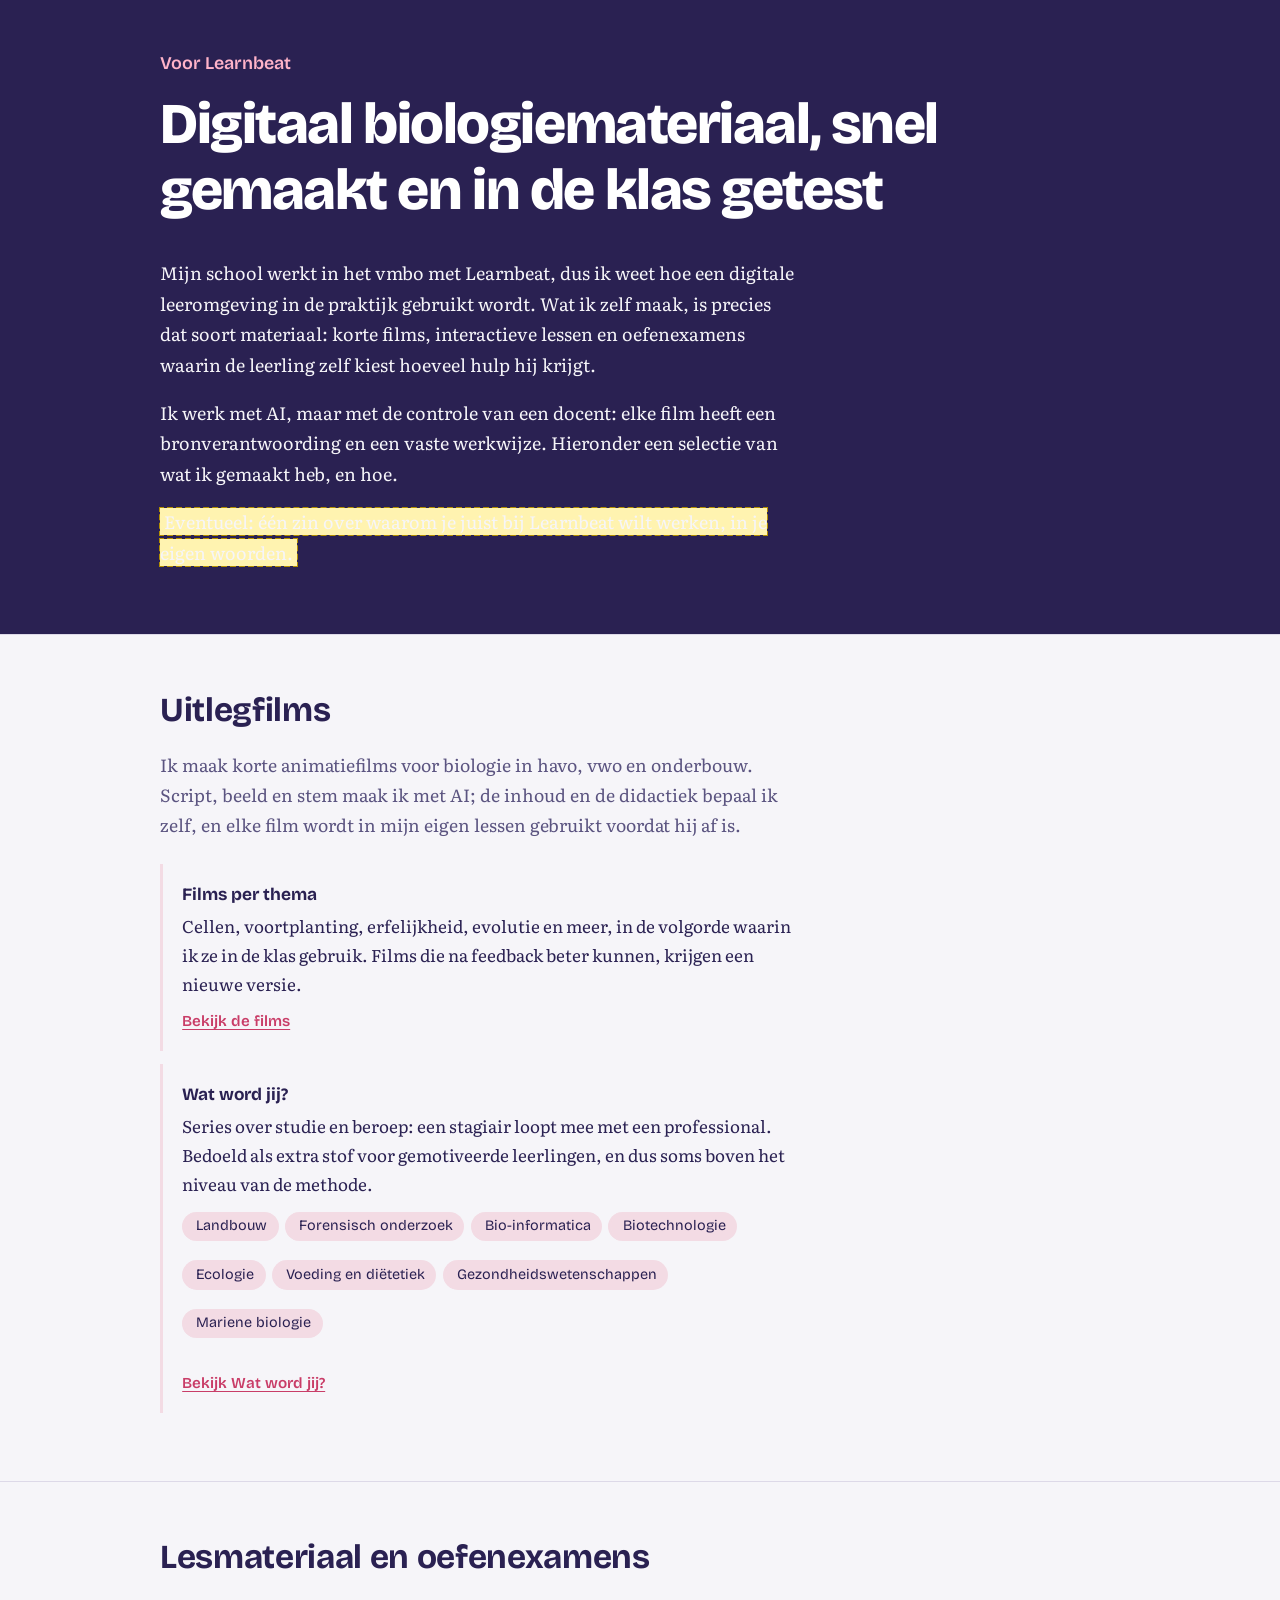
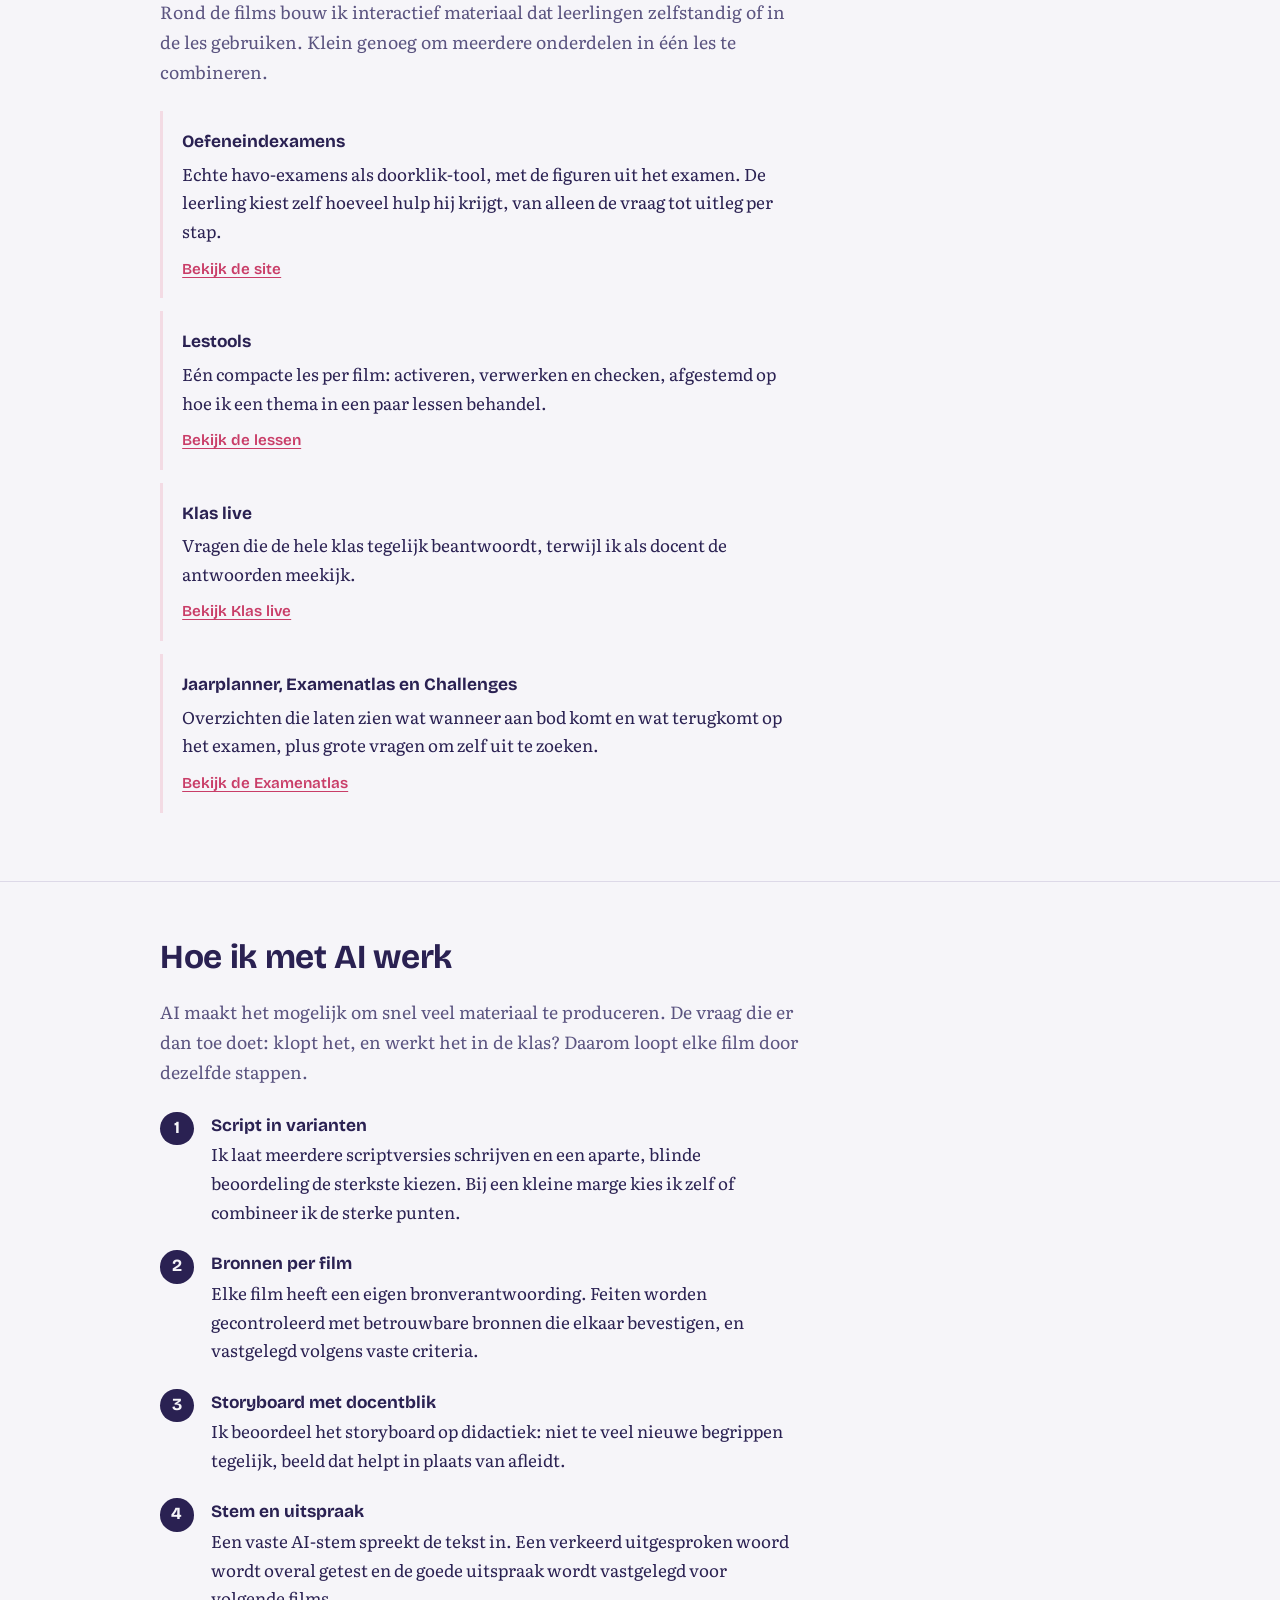
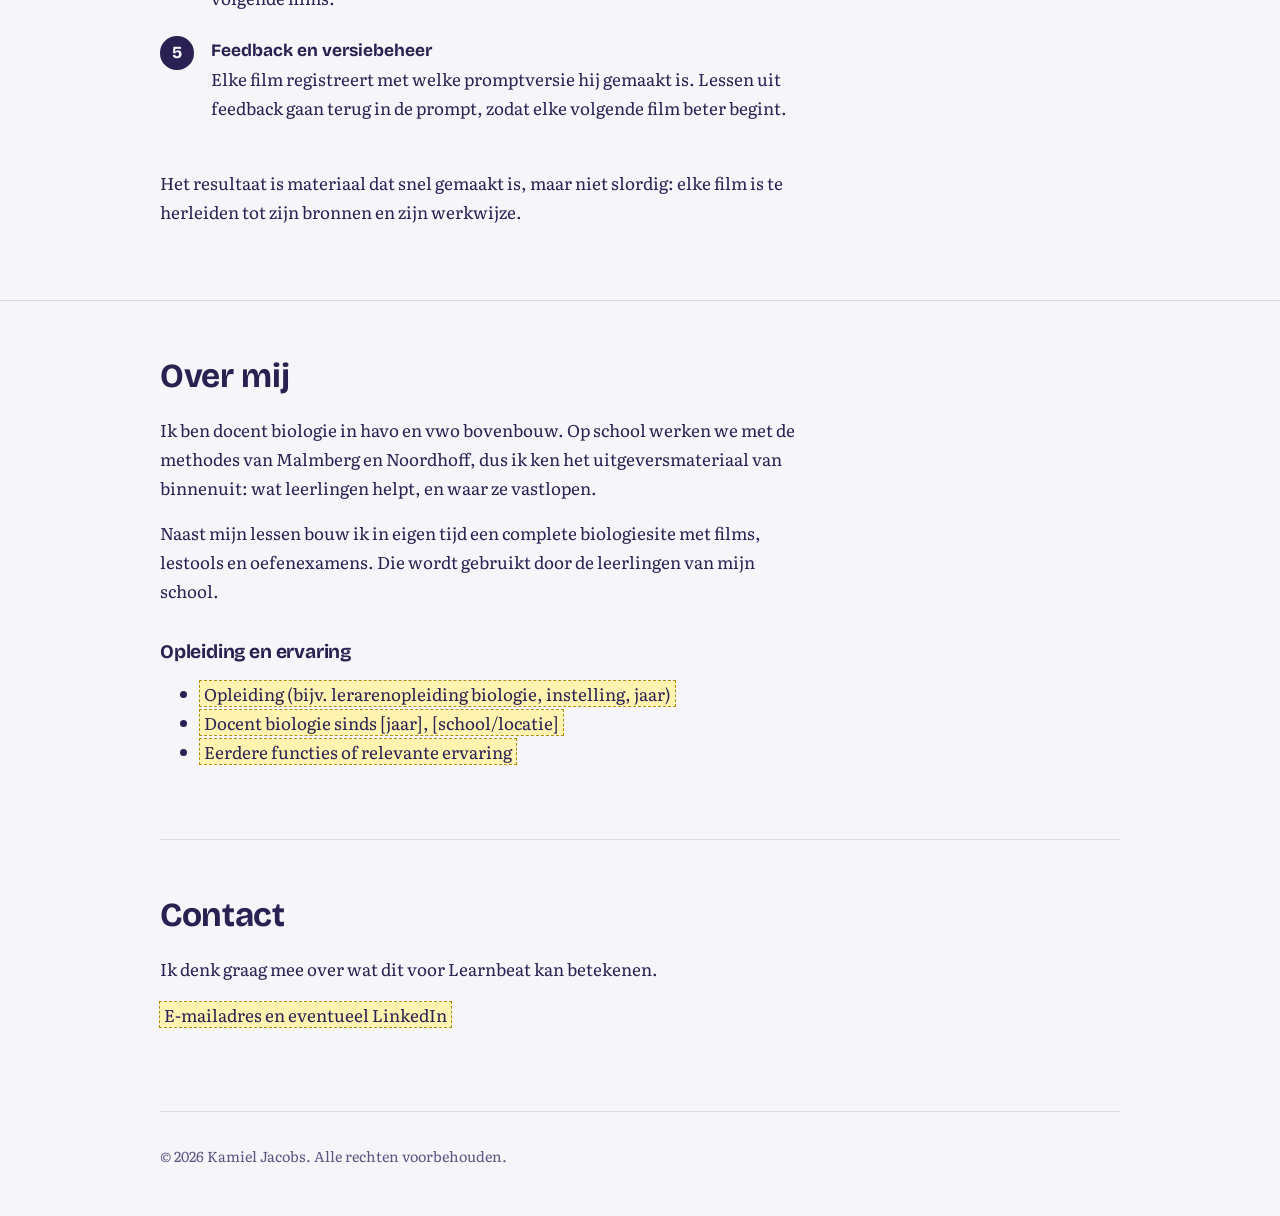
==== p/a-k7f3q9/index.html @ 705c6bc0 "Eerste versie portfolio: homepage, vier bouwstenen en landingspagina Co-Authored-By: Claude Opus 5.5" ====
<!doctype html>
<html lang="nl">
<head>
  <meta charset="utf-8">
  <meta name="viewport" content="width=device-width, initial-scale=1">
  <meta name="robots" content="noindex, nofollow">
  <title>Kamiel Jacobs – voor Learnbeat</title>
  <link rel="preconnect" href="https://fonts.googleapis.com">
  <link rel="preconnect" href="https://fonts.gstatic.com" crossorigin>
  <link href="https://fonts.googleapis.com/css2?family=Bricolage+Grotesque:opsz,wght@12..96,500..800&family=Literata:opsz,wght@7..72,400;7..72,600&display=swap" rel="stylesheet">
  <link rel="stylesheet" href="../../assets/style.css">
</head>
<body>
  <div class="persoonlijk">
    <div class="wrap">
      <p class="voor-wie">Voor Learnbeat</p>
      <h1>Digitaal biologiemateriaal, snel gemaakt en in de klas getest</h1>
      <p>Mijn school werkt in het vmbo met Learnbeat, dus ik weet hoe een digitale leeromgeving in de praktijk gebruikt wordt. Wat ik zelf maak, is precies dat soort materiaal: korte films, interactieve lessen en oefenexamens waarin de leerling zelf kiest hoeveel hulp hij krijgt.</p>
      <p>Ik werk met AI, maar met de controle van een docent: elke film heeft een bronverantwoording en een vaste werkwijze. Hieronder een selectie van wat ik gemaakt heb, en hoe.</p>
      <p><span class="aanvullen">Eventueel: één zin over waarom je juist bij Learnbeat wilt werken, in je eigen woorden.</span></p>
    </div>
  </div>

  <div data-blok="videos"></div>
  <div data-blok="lesmateriaal"></div>
  <div data-blok="ai-werkwijze"></div>
  <div data-blok="over-mij"></div>

  <div class="wrap">
    <section class="contact" id="contact">
      <div class="inhoud">
        <h2>Contact</h2>
        <p>Ik denk graag mee over wat dit voor Learnbeat kan betekenen.</p>
        <p><span class="aanvullen">E-mailadres en eventueel LinkedIn</span></p>
      </div>
    </section>
    <footer>© 2026 Kamiel Jacobs. Alle rechten voorbehouden.</footer>
  </div>

  <script src="../../assets/blokken.js" data-basis="../../"></script>
  <noscript><p class="wrap">Zet JavaScript aan om alle onderdelen te zien.</p></noscript>
</body>
</html>
---- assets/style.css ----
/* Portfolio Kamiel Jacobs
   Palet naar de HE-kleuring uit de microscopie:
   hematoxyline (diep paarsblauw) als inkt, eosine (roze) als accent. */

:root {
  --glas: #f6f5f9;        /* achtergrond: licht, koel, als een objectglaasje */
  --hema: #2a2152;        /* tekst en koppen */
  --hema-zacht: #5b5480;  /* secundaire tekst */
  --eosine: #c93d68;      /* accent, links */
  --eosine-licht: #f3dbe4;
  --lijn: #ddd9e8;

  --kop: "Bricolage Grotesque", system-ui, sans-serif;
  --tekst: "Literata", Georgia, serif;

  --maat: 40rem;
}

* { box-sizing: border-box; }

html { -webkit-text-size-adjust: 100%; }

body {
  margin: 0;
  background: var(--glas);
  color: var(--hema);
  font-family: var(--tekst);
  font-size: 1.0625rem;
  line-height: 1.7;
}

a { color: var(--eosine); text-underline-offset: 0.18em; }
a:hover { color: var(--hema); }
:focus-visible { outline: 3px solid var(--eosine); outline-offset: 3px; border-radius: 2px; }

h1, h2, h3 {
  font-family: var(--kop);
  line-height: 1.15;
  font-weight: 700;
  letter-spacing: -0.01em;
  margin: 0 0 0.6em;
}
h1 { font-size: clamp(2.2rem, 6vw, 3.6rem); font-weight: 800; letter-spacing: -0.025em; }
h2 { font-size: clamp(1.6rem, 3.4vw, 2.1rem); }
h3 { font-size: 1.2rem; margin-top: 1.8em; }

p { margin: 0 0 1em; }

.wrap {
  width: 100%;
  max-width: 64rem;
  margin: 0 auto;
  padding: 0 1rem;
}
@media (min-width: 40rem) { .wrap { padding: 0 2rem; } }

/* Kop van de pagina */
.balk {
  display: flex;
  justify-content: space-between;
  align-items: baseline;
  padding: 1.4rem 0;
  font-family: var(--kop);
  font-size: 0.95rem;
}
.balk a { color: var(--hema); text-decoration: none; font-weight: 700; }
.balk nav a { font-weight: 500; margin-left: 1.2rem; color: var(--hema-zacht); }
.balk nav a:hover { color: var(--eosine); }

/* Hero: tekst links, beeldveld van een microscoop rechts */
.held {
  display: grid;
  gap: 2rem;
  padding: 2.5rem 0 3.5rem;
  align-items: center;
}
@media (min-width: 52rem) {
  .held { grid-template-columns: 1.25fr 1fr; gap: 3rem; padding: 4rem 0 5rem; }
}
.held p.lead {
  font-size: 1.2rem;
  max-width: 34rem;
  color: var(--hema-zacht);
}
.voor-wie {
  font-family: var(--kop);
  color: var(--eosine);
  font-weight: 600;
  margin-bottom: 0.8rem;
}

.beeldveld {
  width: min(70%, 22rem);
  aspect-ratio: 1;
  margin: 0 auto;
  border-radius: 50%;
  background: #fbf6f9;
  box-shadow: 0 0 0 10px var(--hema), 0 0 0 11px var(--lijn);
  overflow: hidden;
}
.beeldveld svg { width: 100%; height: 100%; display: block; }
@media (prefers-reduced-motion: no-preference) {
  .beeldveld .cel { animation: drijf 14s ease-in-out infinite alternate; transform-origin: center; }
  .beeldveld .cel:nth-child(2n) { animation-duration: 18s; animation-direction: alternate-reverse; }
  @keyframes drijf { to { transform: translate(6px, -5px) rotate(4deg); } }
}

/* Secties */
section.blok {
  padding: 3.5rem 0;
  border-top: 1px solid var(--lijn);
}
.blok .inhoud { max-width: var(--maat); }
.blok .intro { font-size: 1.1rem; color: var(--hema-zacht); }

/* Lijst met materiaal: titel + uitleg, geen kaartjes */
.items { list-style: none; padding: 0; margin: 1.5rem 0 0; }
.items li {
  padding: 1rem 0 1rem 1.2rem;
  border-left: 3px solid var(--eosine-licht);
  margin-bottom: 0.8rem;
}
.items li:hover { border-left-color: var(--eosine); }
.items strong { font-family: var(--kop); font-size: 1.08rem; display: block; }
.items a { font-family: var(--kop); font-weight: 600; font-size: 0.95rem; }
.items p { margin: 0.2rem 0 0.4rem; }

/* Werkwijze is echt een volgorde, dus genummerd */
.stappen { counter-reset: stap; list-style: none; padding: 0; margin: 1.5rem 0; }
.stappen li {
  counter-increment: stap;
  position: relative;
  padding: 0 0 1.4rem 3.2rem;
}
.stappen li::before {
  content: counter(stap);
  position: absolute; left: 0; top: 0.05rem;
  width: 2.1rem; height: 2.1rem;
  border-radius: 50%;
  background: var(--hema); color: var(--glas);
  font-family: var(--kop); font-weight: 700;
  display: grid; place-items: center;
}
.stappen strong { font-family: var(--kop); display: block; font-size: 1.08rem; }

.vakgebieden { display: flex; flex-wrap: wrap; gap: 0.4rem; list-style: none; padding: 0; margin: 0.8rem 0 1rem; }
.vakgebieden li {
  font-family: var(--kop); font-size: 0.9rem;
  background: var(--eosine-licht);
  padding: 0.15rem 0.7rem;
  border-radius: 999px;
}

/* Nog in te vullen tekst: valt bewust op, zodat niets vergeten wordt */
.aanvullen {
  background: #fff3b0;
  outline: 1px dashed #b38f00;
  padding: 0 0.25rem;
}

/* Persoonlijke intro op een landingspagina */
.persoonlijk {
  background: var(--hema);
  color: var(--glas);
  padding: 3rem 0;
}
.persoonlijk h1 { color: #fff; }
.persoonlijk p { max-width: var(--maat); font-size: 1.12rem; }
.persoonlijk a { color: #ffb3c9; }
.persoonlijk .voor-wie { color: #ffb3c9; }

.contact { padding: 3.5rem 0 4rem; border-top: 1px solid var(--lijn); }

footer {
  padding: 2rem 0 3rem;
  font-size: 0.9rem;
  color: var(--hema-zacht);
  border-top: 1px solid var(--lijn);
}
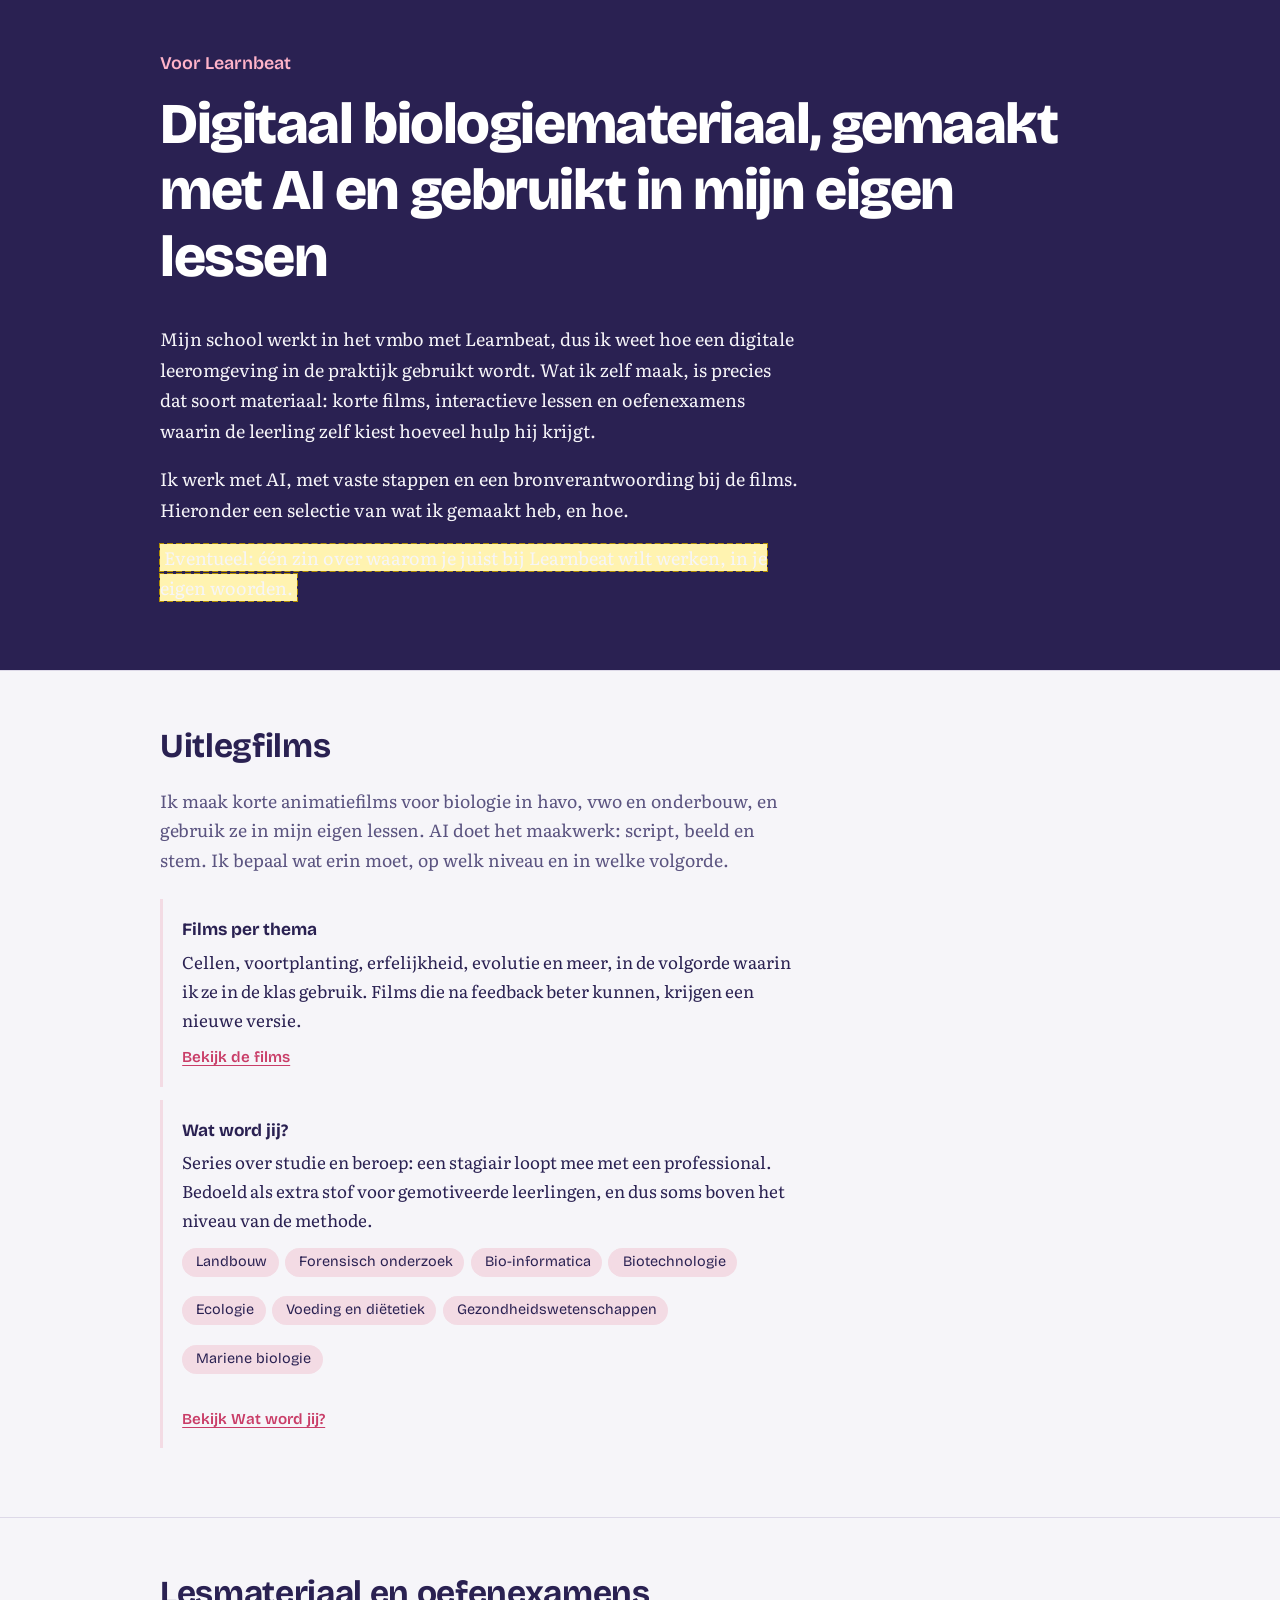
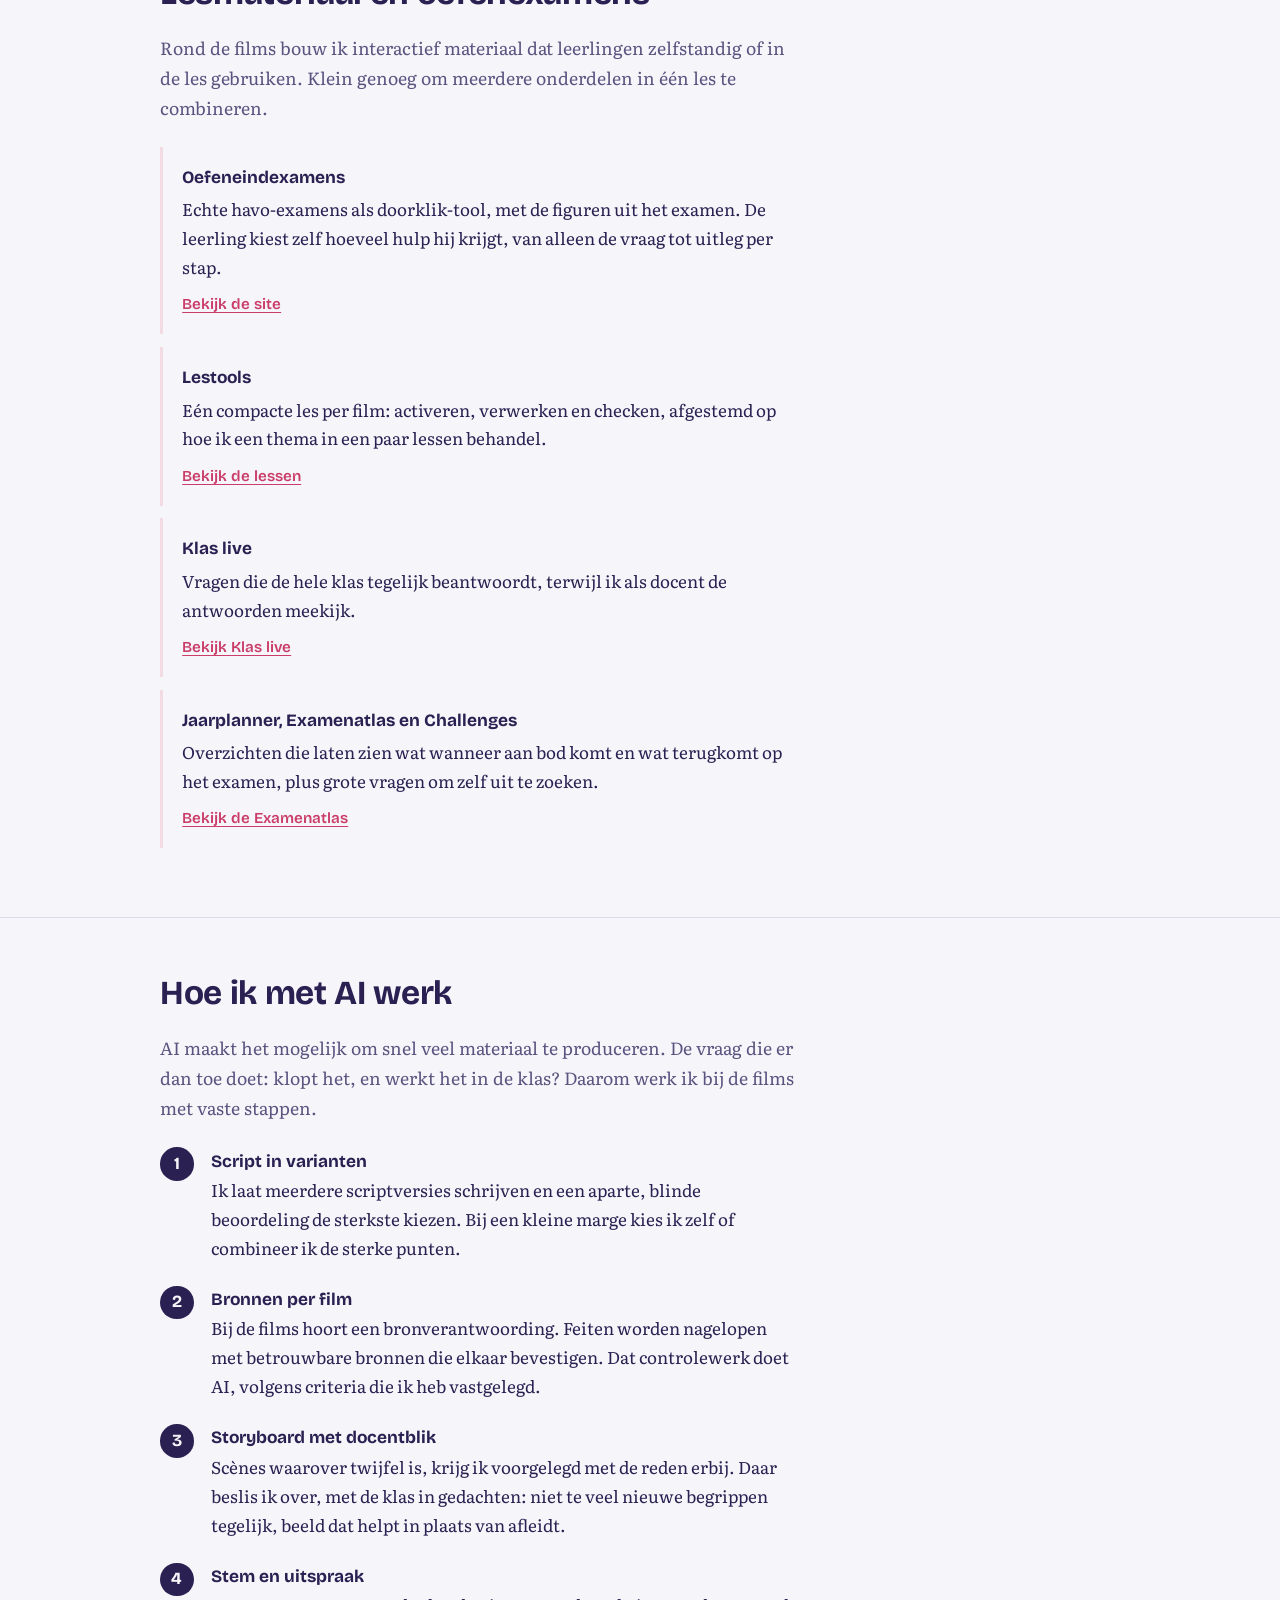
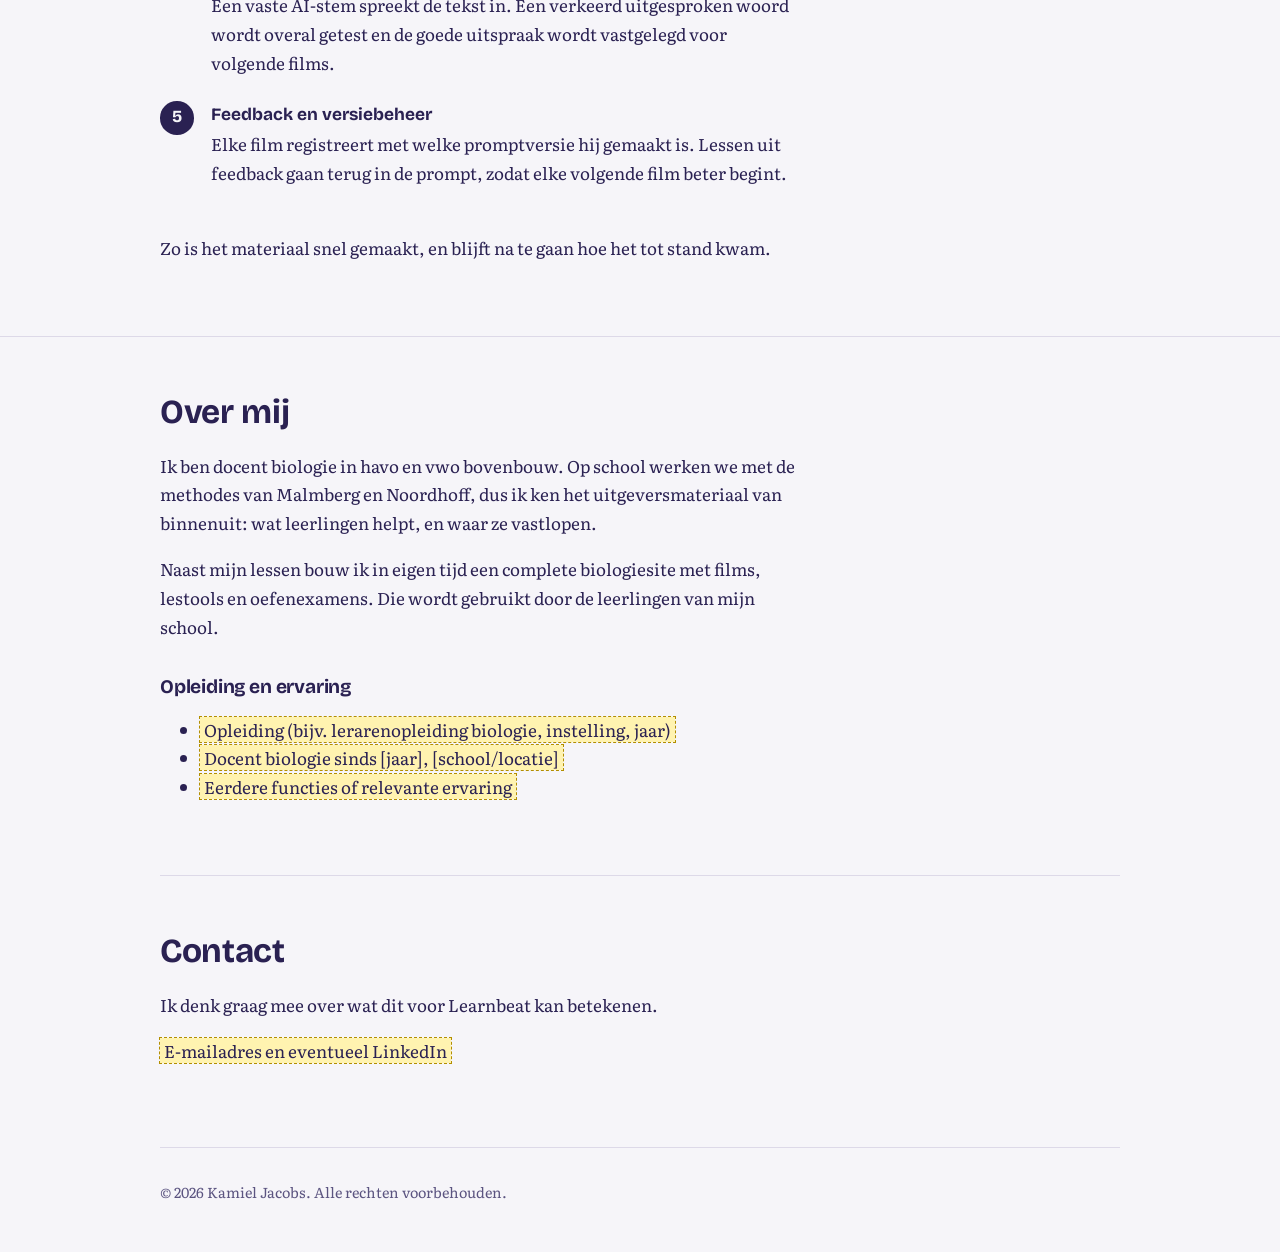
==== commit bca72427: "Teksten minder stellig: alleen beweren wat klopt Co-Authored-By: Claude Opus 5.5 <noreply@anthropic." ====
--- a/p/a-k7f3q9/index.html
+++ b/p/a-k7f3q9/index.html
@@ -14,9 +14,9 @@
   <div class="persoonlijk">
     <div class="wrap">
       <p class="voor-wie">Voor Learnbeat</p>
-      <h1>Digitaal biologiemateriaal, snel gemaakt en in de klas getest</h1>
+      <h1>Digitaal biologiemateriaal, gemaakt met AI en gebruikt in mijn eigen lessen</h1>
       <p>Mijn school werkt in het vmbo met Learnbeat, dus ik weet hoe een digitale leeromgeving in de praktijk gebruikt wordt. Wat ik zelf maak, is precies dat soort materiaal: korte films, interactieve lessen en oefenexamens waarin de leerling zelf kiest hoeveel hulp hij krijgt.</p>
-      <p>Ik werk met AI, maar met de controle van een docent: elke film heeft een bronverantwoording en een vaste werkwijze. Hieronder een selectie van wat ik gemaakt heb, en hoe.</p>
+      <p>Ik werk met AI, met vaste stappen en een bronverantwoording bij de films. Hieronder een selectie van wat ik gemaakt heb, en hoe.</p>
       <p><span class="aanvullen">Eventueel: één zin over waarom je juist bij Learnbeat wilt werken, in je eigen woorden.</span></p>
     </div>
   </div>
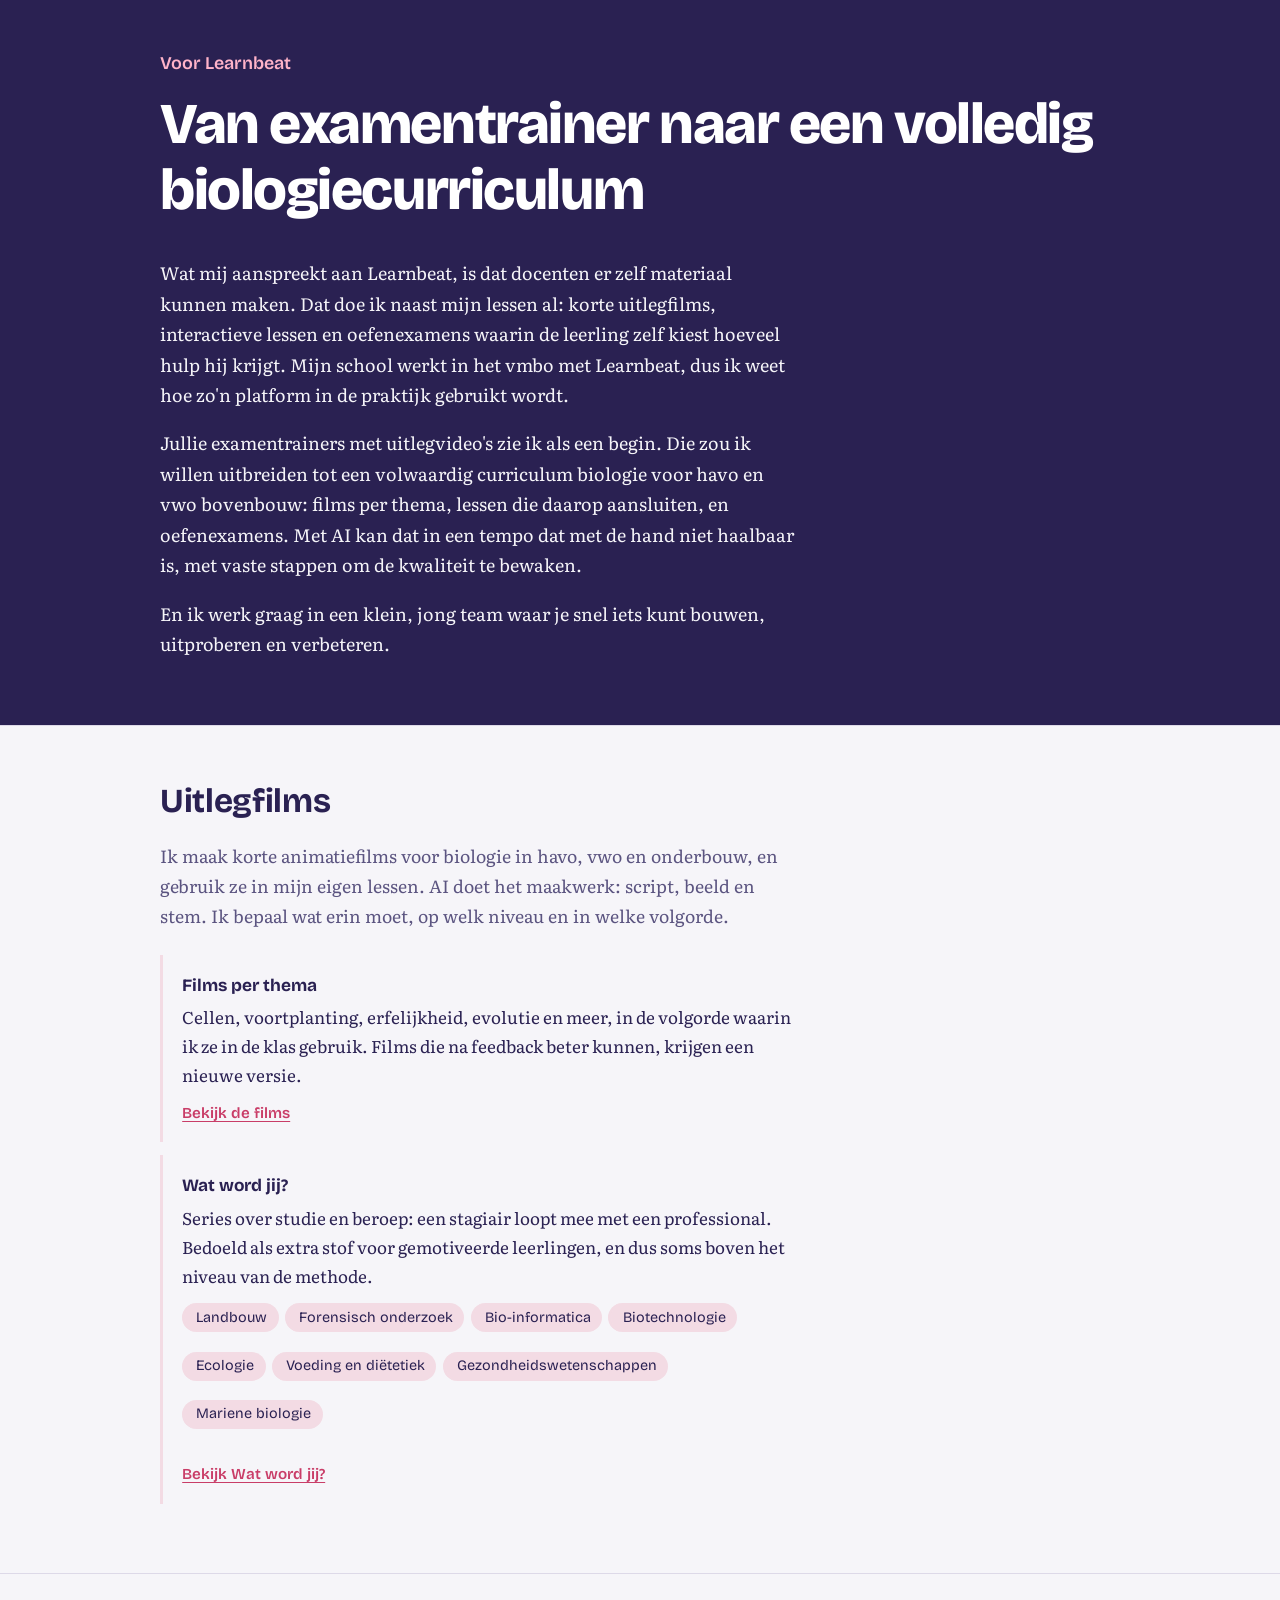
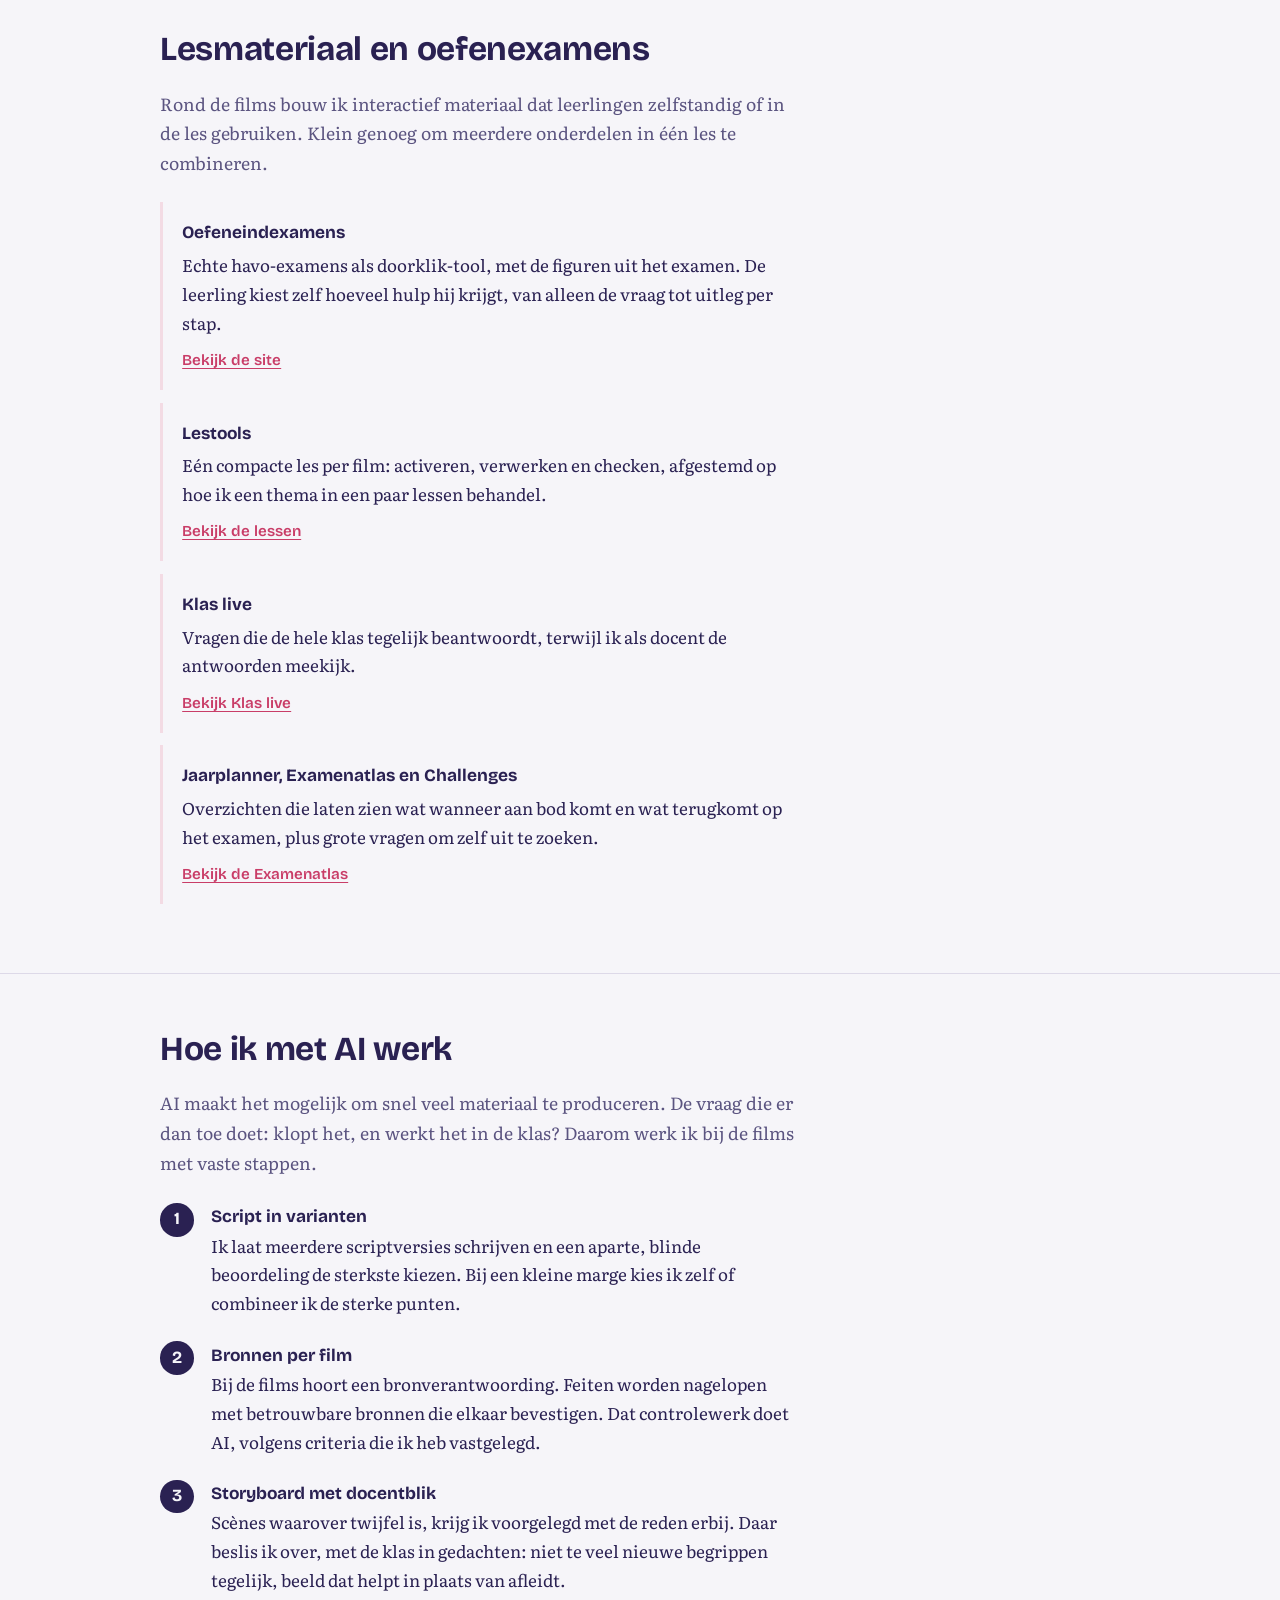
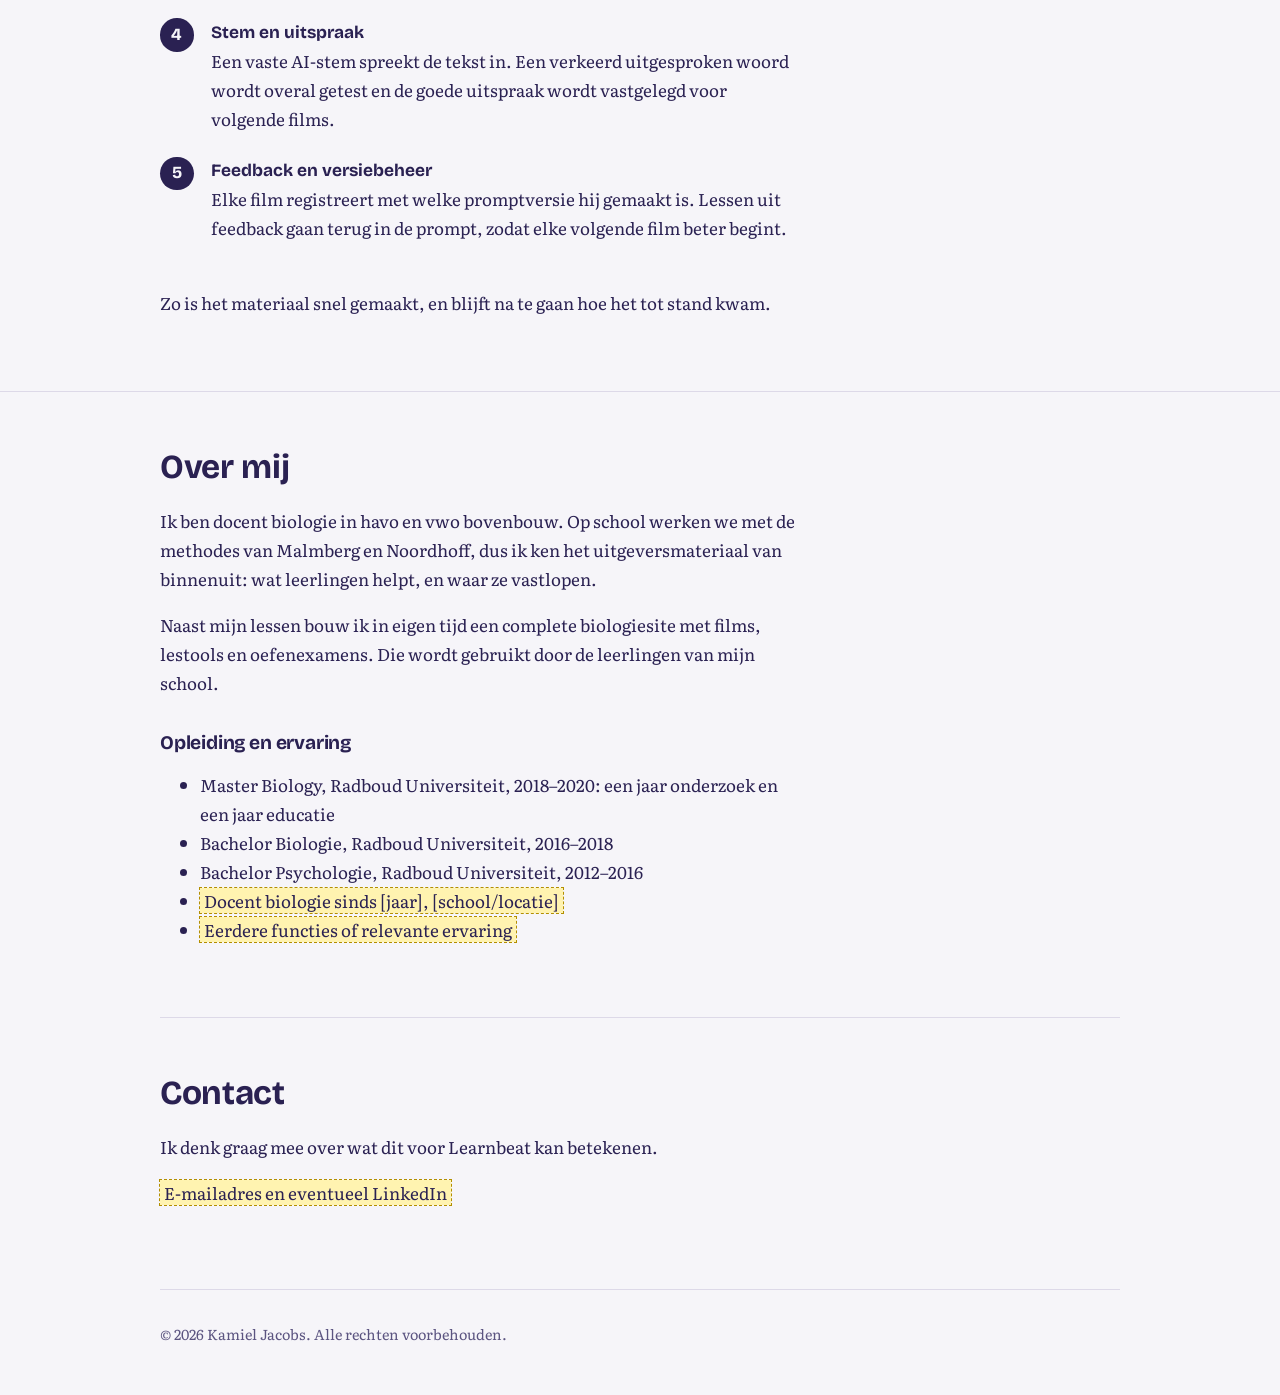
==== commit 49815fdf: "Learnbeat-pagina: eigen motivatie toegevoegd Co-Authored-By: Claude Opus 5.5 <noreply@anthropic.com>" ====
--- a/p/a-k7f3q9/index.html
+++ b/p/a-k7f3q9/index.html
@@ -14,10 +14,10 @@
   <div class="persoonlijk">
     <div class="wrap">
       <p class="voor-wie">Voor Learnbeat</p>
-      <h1>Digitaal biologiemateriaal, gemaakt met AI en gebruikt in mijn eigen lessen</h1>
-      <p>Mijn school werkt in het vmbo met Learnbeat, dus ik weet hoe een digitale leeromgeving in de praktijk gebruikt wordt. Wat ik zelf maak, is precies dat soort materiaal: korte films, interactieve lessen en oefenexamens waarin de leerling zelf kiest hoeveel hulp hij krijgt.</p>
-      <p>Ik werk met AI, met vaste stappen en een bronverantwoording bij de films. Hieronder een selectie van wat ik gemaakt heb, en hoe.</p>
-      <p><span class="aanvullen">Eventueel: één zin over waarom je juist bij Learnbeat wilt werken, in je eigen woorden.</span></p>
+      <h1>Van examentrainer naar een volledig biologiecurriculum</h1>
+      <p>Wat mij aanspreekt aan Learnbeat, is dat docenten er zelf materiaal kunnen maken. Dat doe ik naast mijn lessen al: korte uitlegfilms, interactieve lessen en oefenexamens waarin de leerling zelf kiest hoeveel hulp hij krijgt. Mijn school werkt in het vmbo met Learnbeat, dus ik weet hoe zo'n platform in de praktijk gebruikt wordt.</p>
+      <p>Jullie examentrainers met uitlegvideo's zie ik als een begin. Die zou ik willen uitbreiden tot een volwaardig curriculum biologie voor havo en vwo bovenbouw: films per thema, lessen die daarop aansluiten, en oefenexamens. Met AI kan dat in een tempo dat met de hand niet haalbaar is, met vaste stappen om de kwaliteit te bewaken.</p>
+      <p>En ik werk graag in een klein, jong team waar je snel iets kunt bouwen, uitproberen en verbeteren.</p>
     </div>
   </div>
 
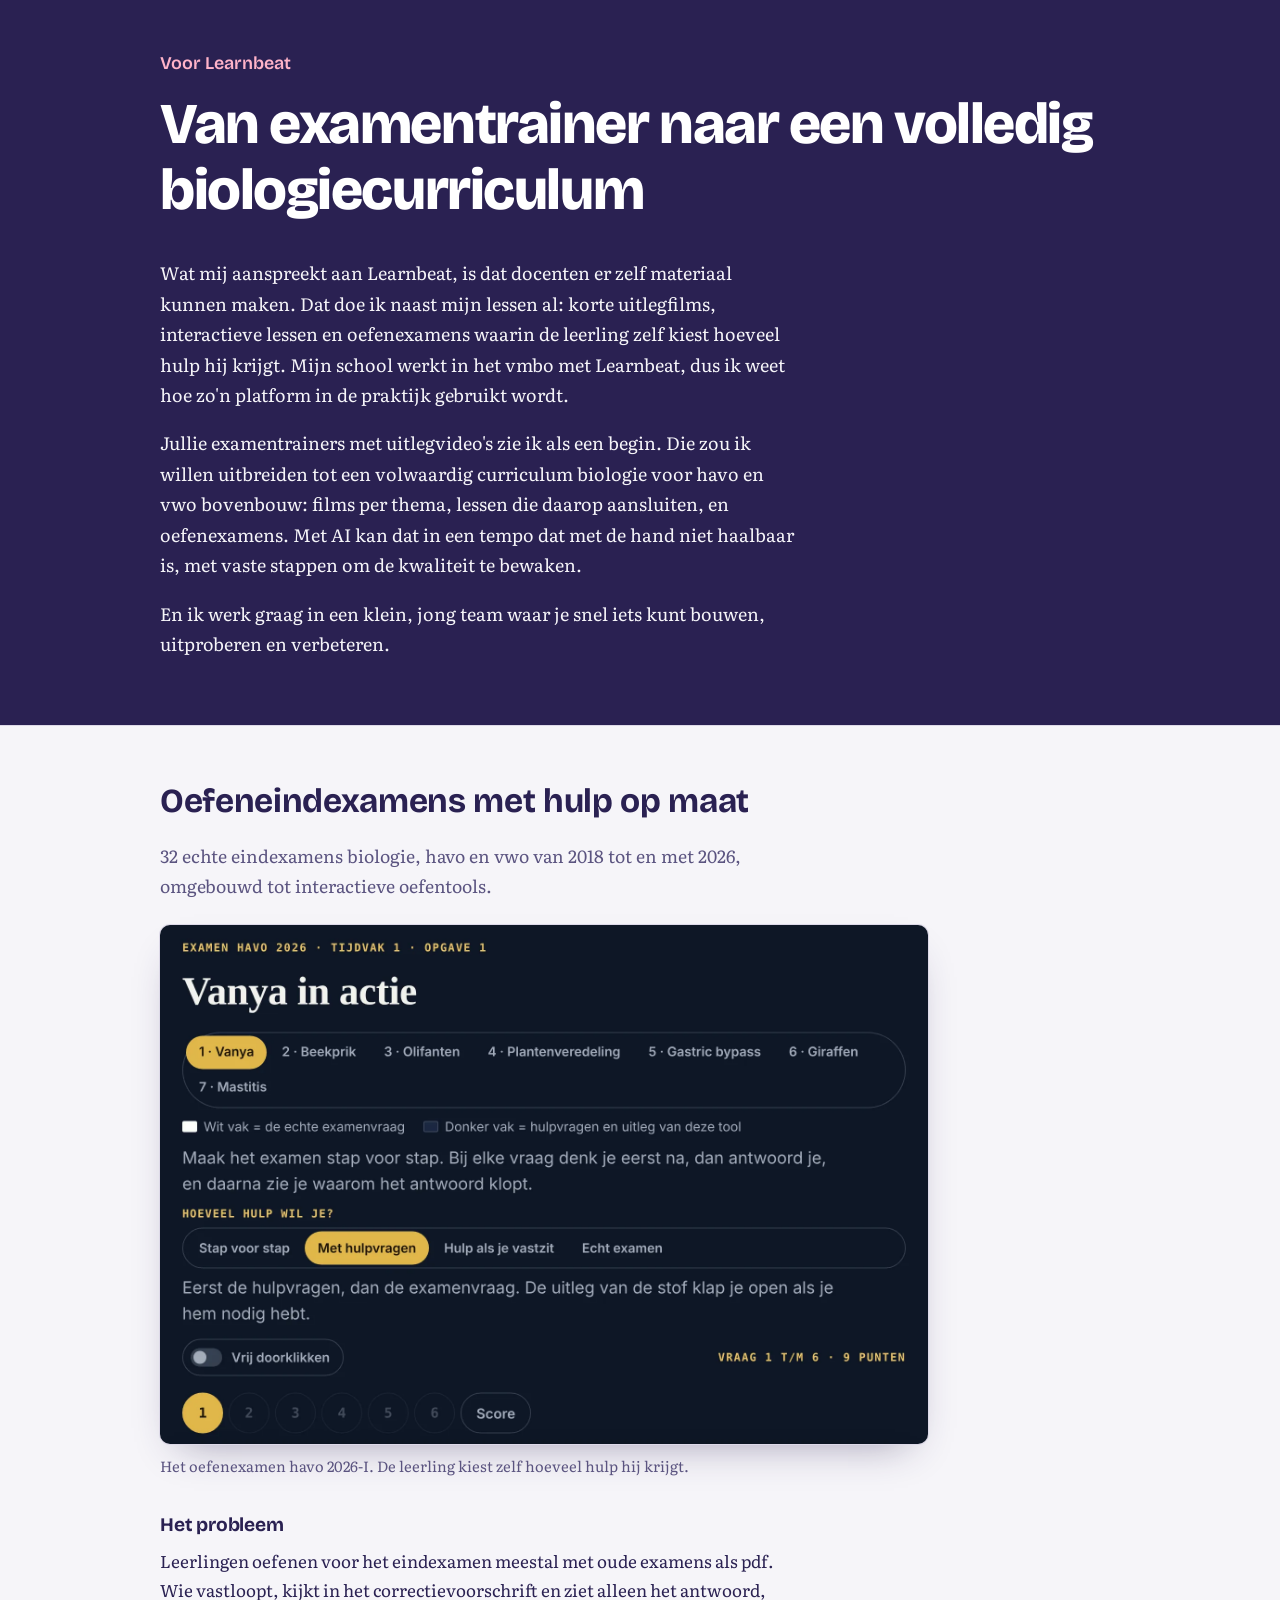
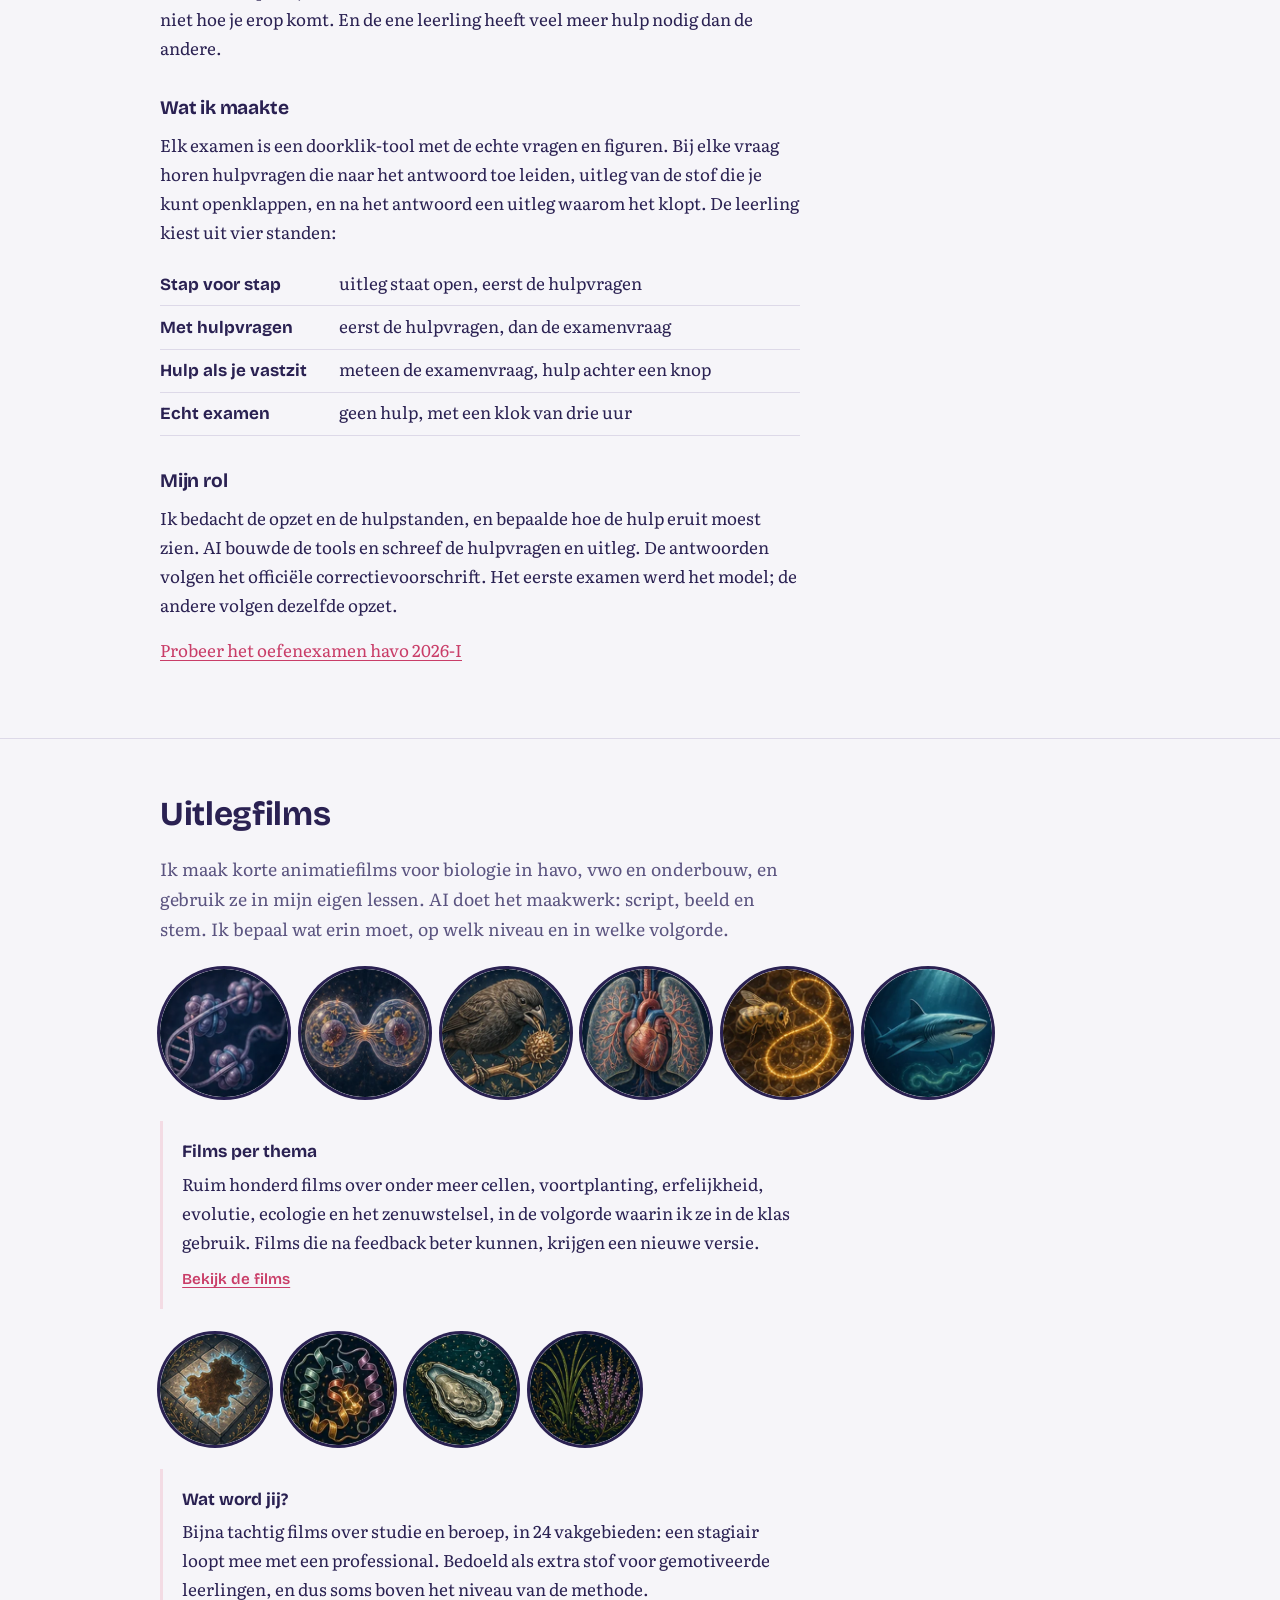
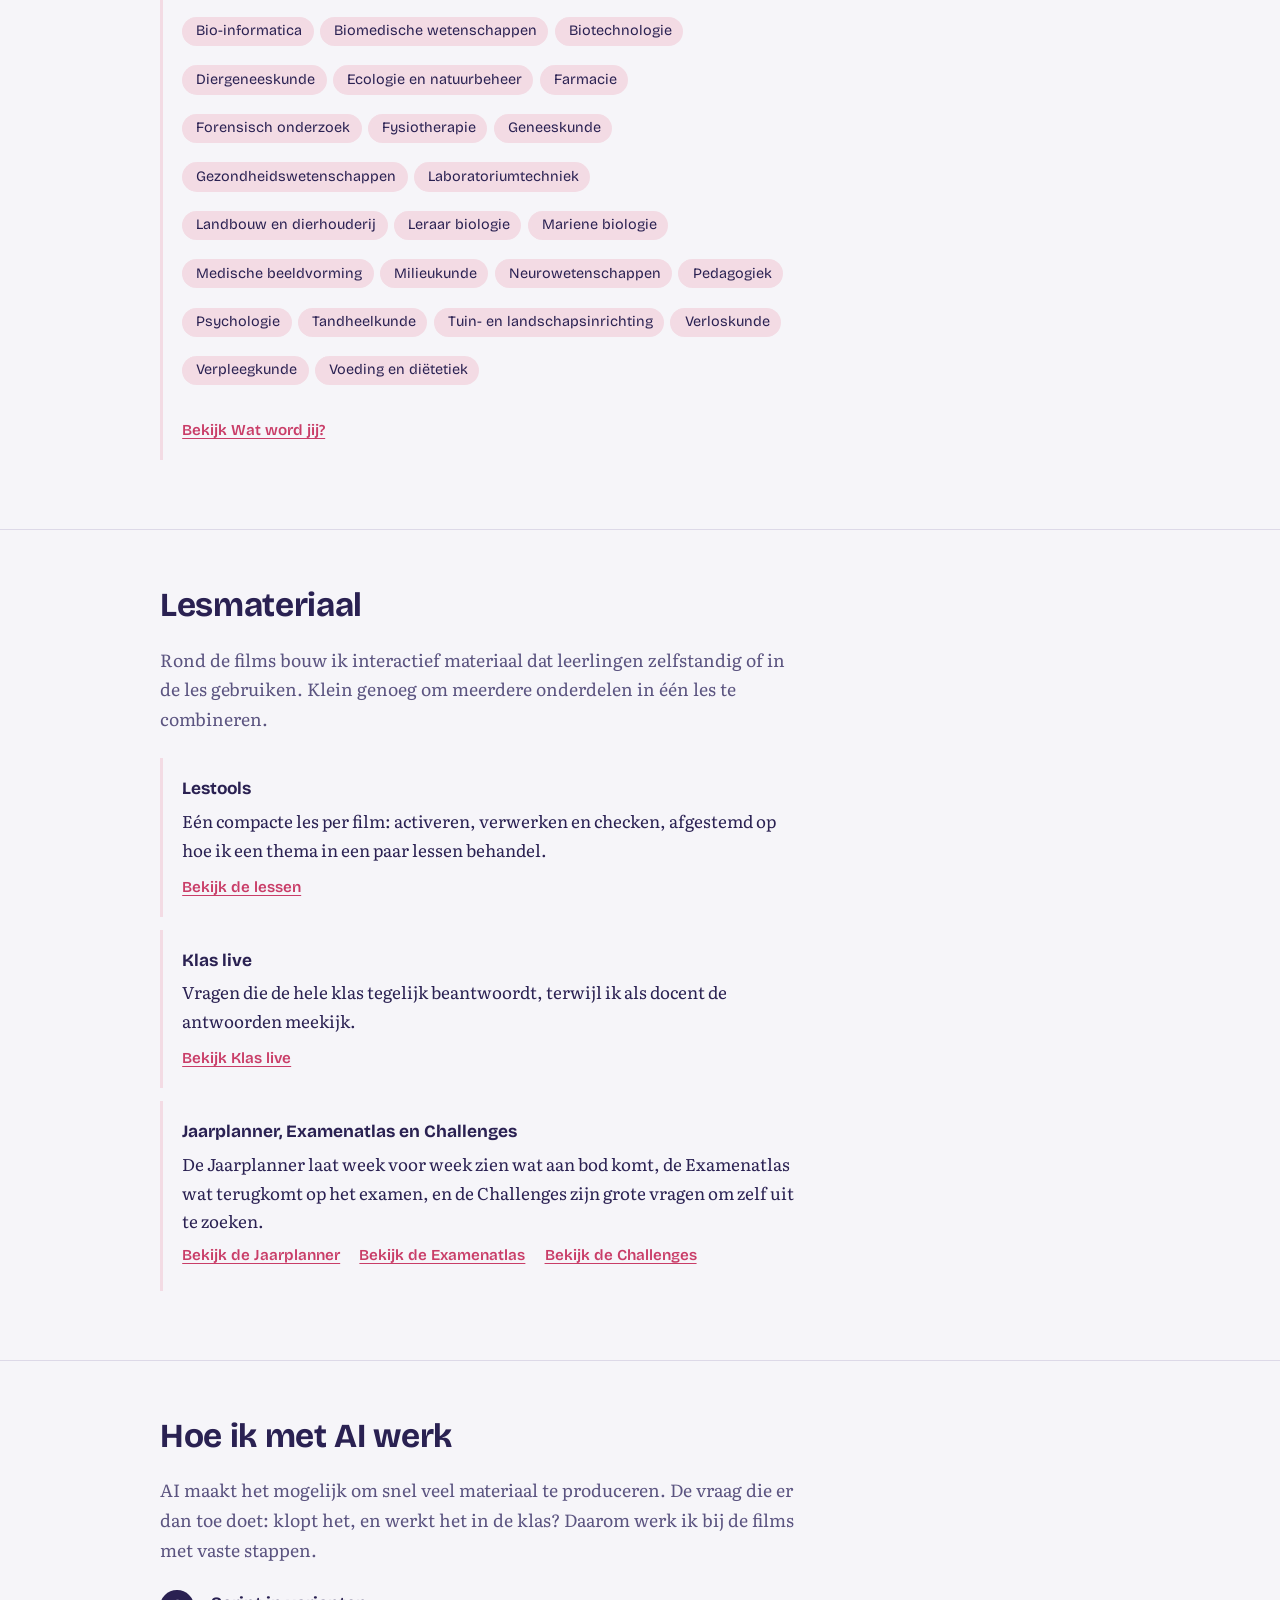
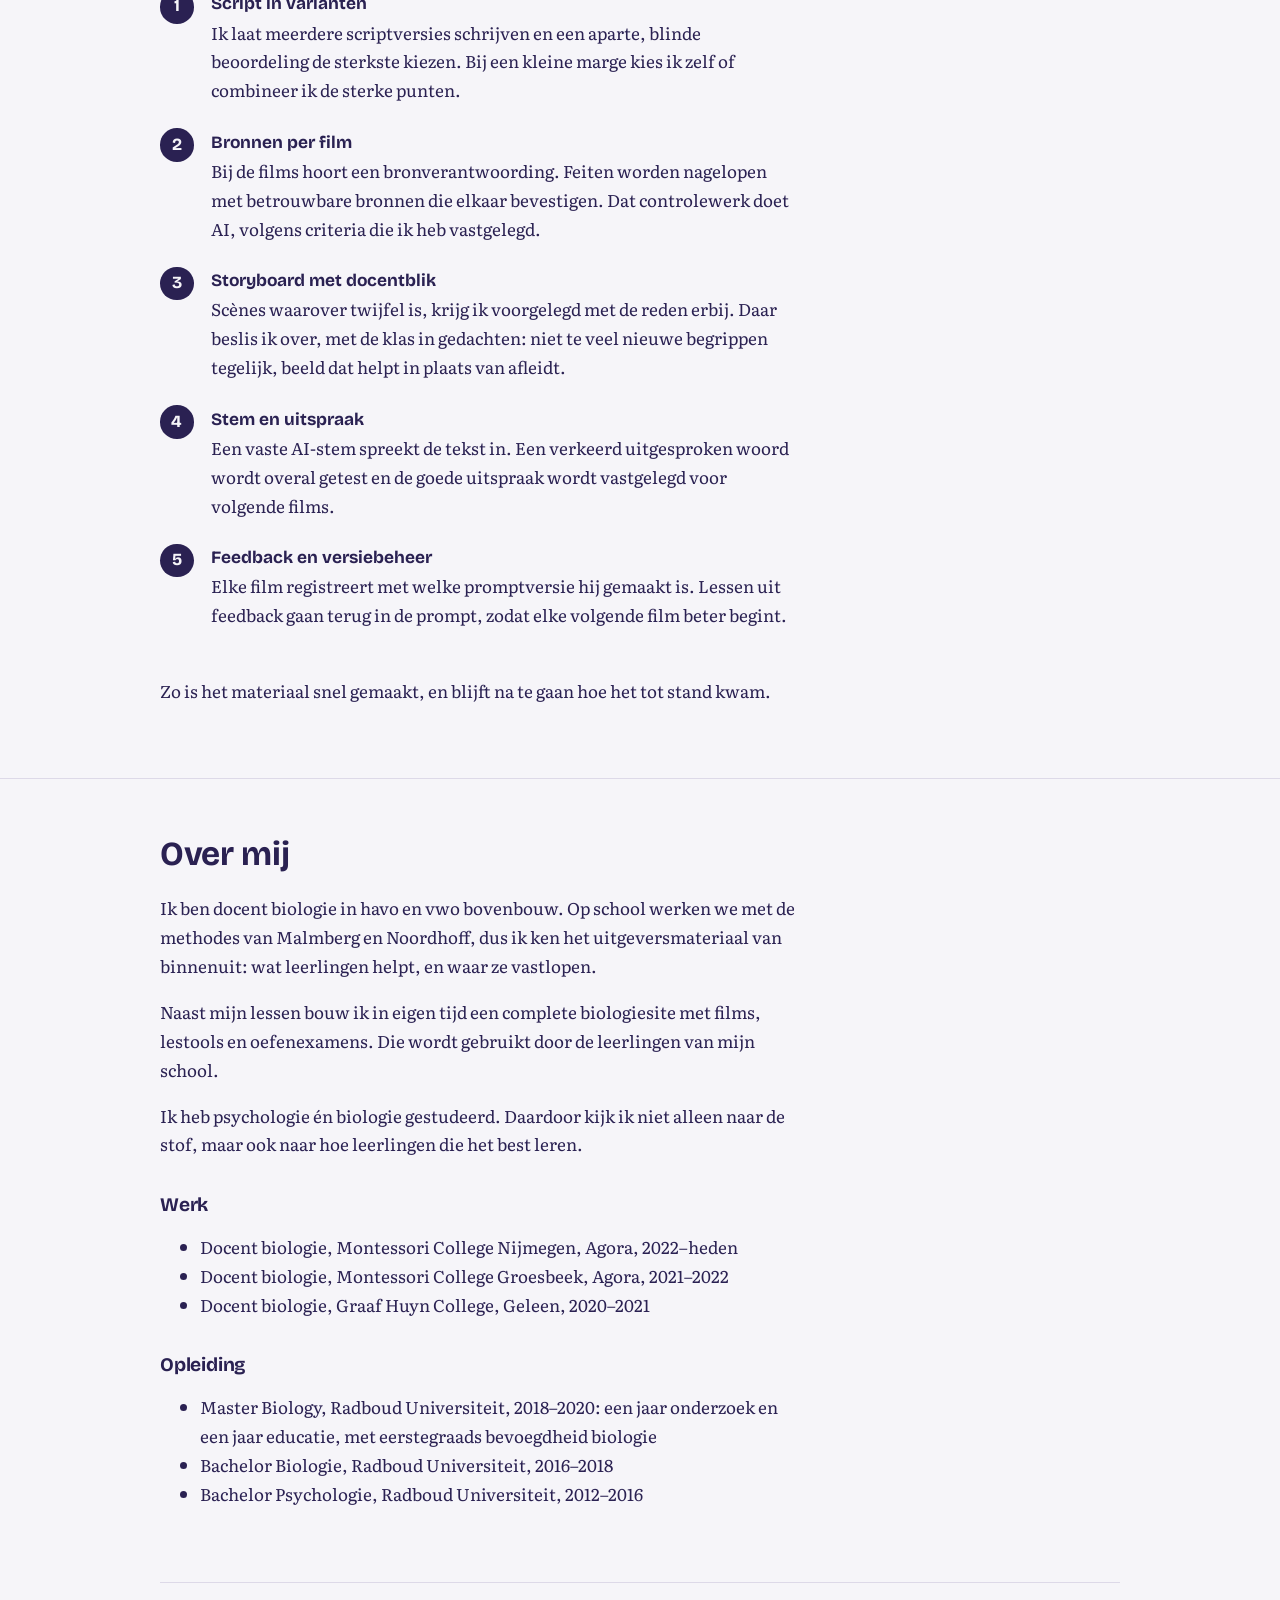
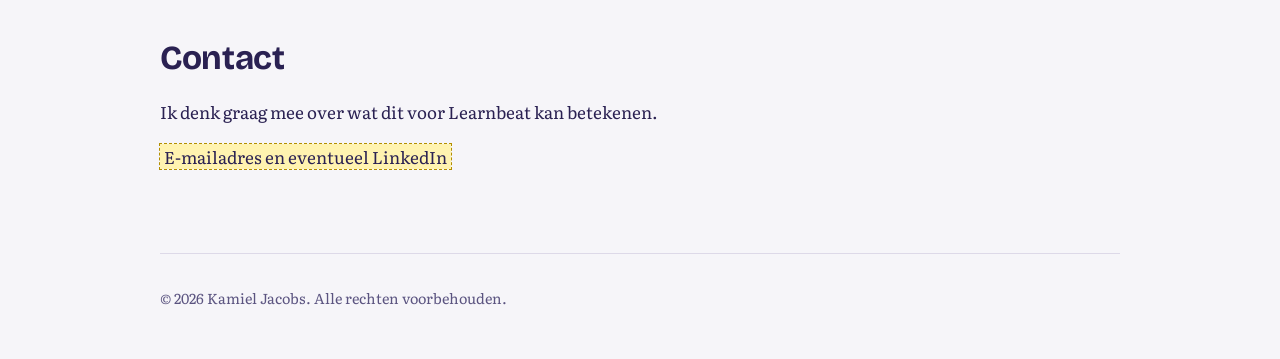
==== commit d1a1fc9b: "Case oefenexamens, filmbeelden, alle 24 vakgebieden, links jaarplanner/challenges, bevoegdheid Co-Au" ====
--- a/p/a-k7f3q9/index.html
+++ b/p/a-k7f3q9/index.html
@@ -21,6 +21,7 @@
     </div>
   </div>
 
+  <div data-blok="case-oefenexamens"></div>
   <div data-blok="videos"></div>
   <div data-blok="lesmateriaal"></div>
   <div data-blok="ai-werkwijze"></div>
--- a/assets/style.css
+++ b/assets/style.css
@@ -177,3 +177,33 @@
   color: var(--hema-zacht);
   border-top: 1px solid var(--lijn);
 }
+
+/* Paradepaardje: een uitgewerkte case met schermbeeld */
+.schermbeeld { margin: 1.5rem 0 2rem; max-width: 48rem; }
+.schermbeeld img {
+  width: 100%; height: auto; display: block;
+  border-radius: 10px;
+  box-shadow: 0 0 0 1px var(--lijn), 0 18px 40px -20px rgba(42, 33, 82, 0.45);
+}
+.schermbeeld figcaption { font-size: 0.92rem; color: var(--hema-zacht); margin-top: 0.6rem; }
+
+.standen-lijst { list-style: none; padding: 0; margin: 0 0 1.2rem; }
+.standen-lijst li { padding: 0.35rem 0; border-bottom: 1px solid var(--lijn); }
+.standen-lijst strong { font-family: var(--kop); display: inline-block; min-width: 11rem; }
+
+.linkrij { display: flex; flex-wrap: wrap; gap: 0.3rem 1.2rem; margin: 0; }
+
+/* Ronde filmbeelden, als preparaten onder de microscoop */
+.filmstrip {
+  list-style: none; padding: 0; margin: 1.6rem 0 0.6rem;
+  display: grid; grid-template-columns: repeat(3, 1fr); gap: 0.8rem;
+  max-width: 40rem;
+}
+@media (min-width: 40rem) { .filmstrip { grid-template-columns: repeat(6, 1fr); max-width: 52rem; } }
+.filmstrip-klein { max-width: 30rem; grid-template-columns: repeat(4, 1fr); }
+@media (min-width: 40rem) { .filmstrip-klein { grid-template-columns: repeat(4, 1fr); max-width: 30rem; } }
+.filmstrip img {
+  width: 100%; height: auto; display: block;
+  border-radius: 50%;
+  box-shadow: 0 0 0 3px var(--hema);
+}
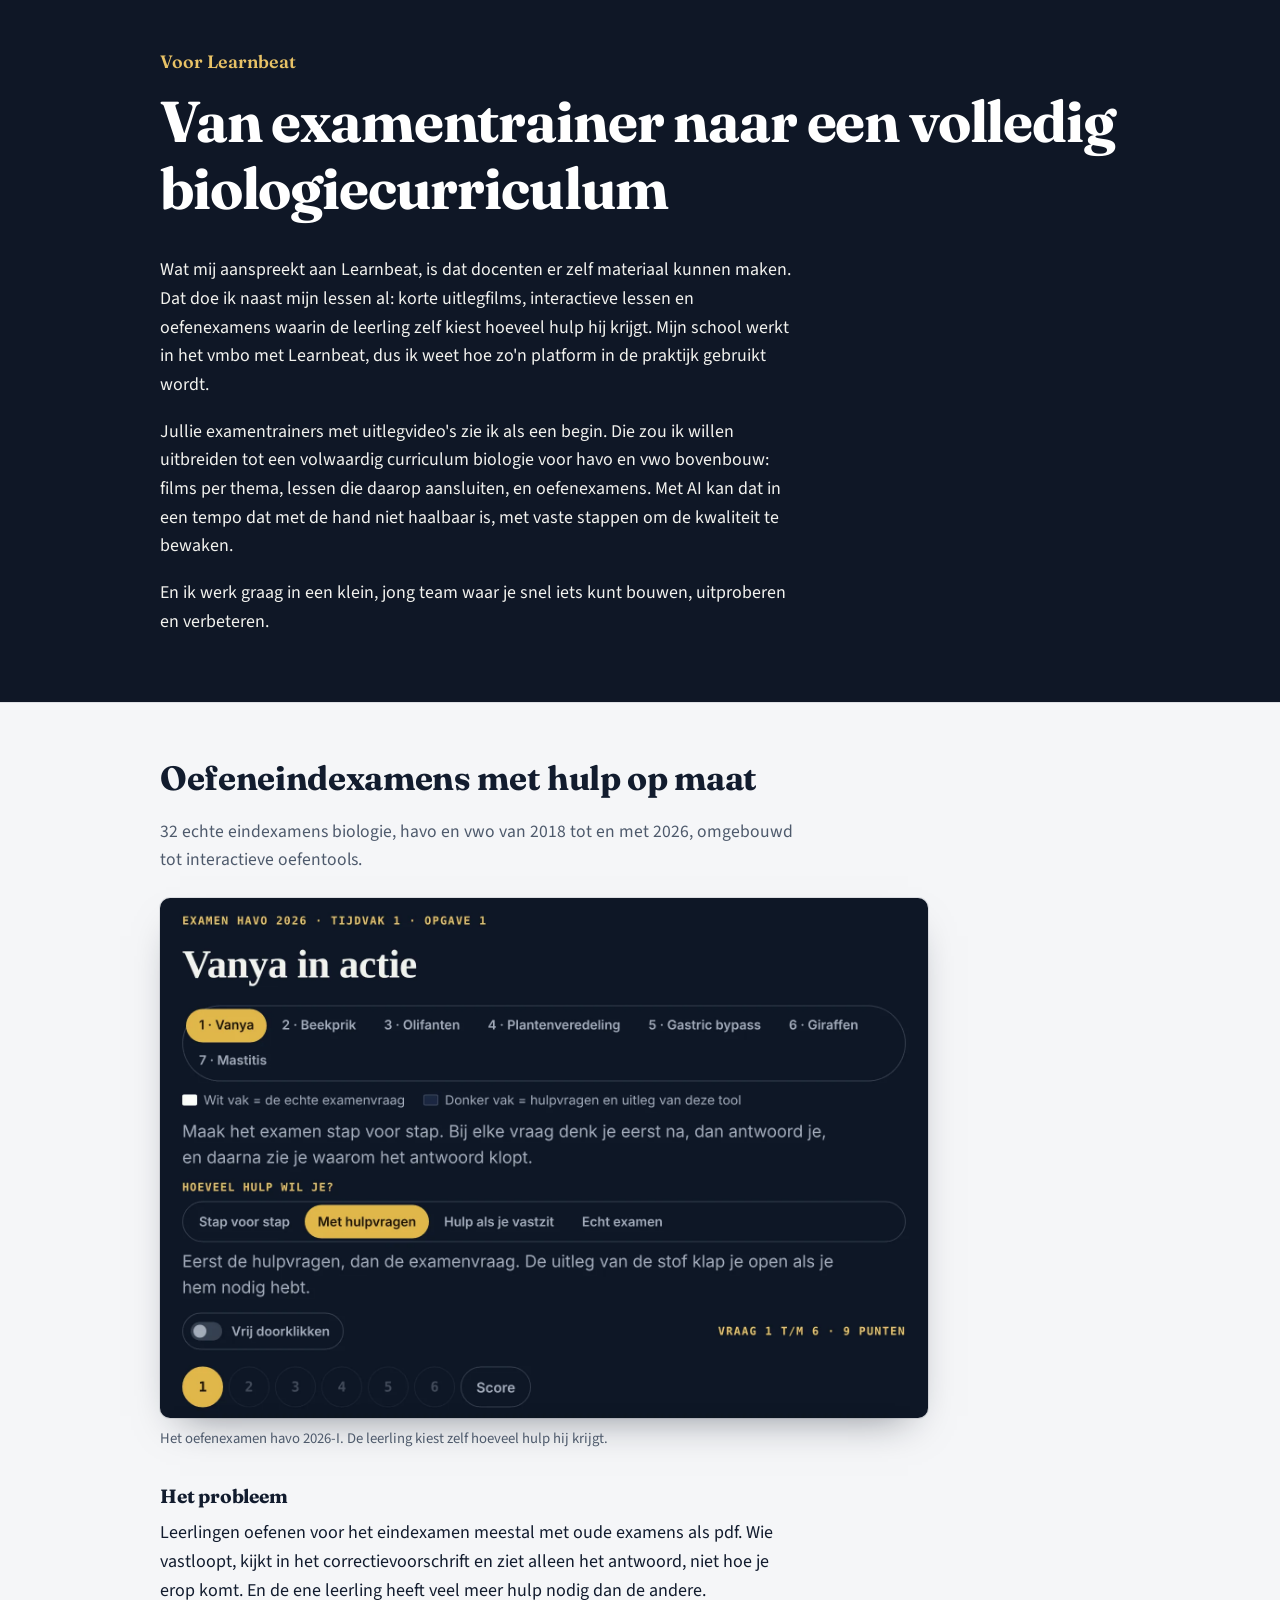
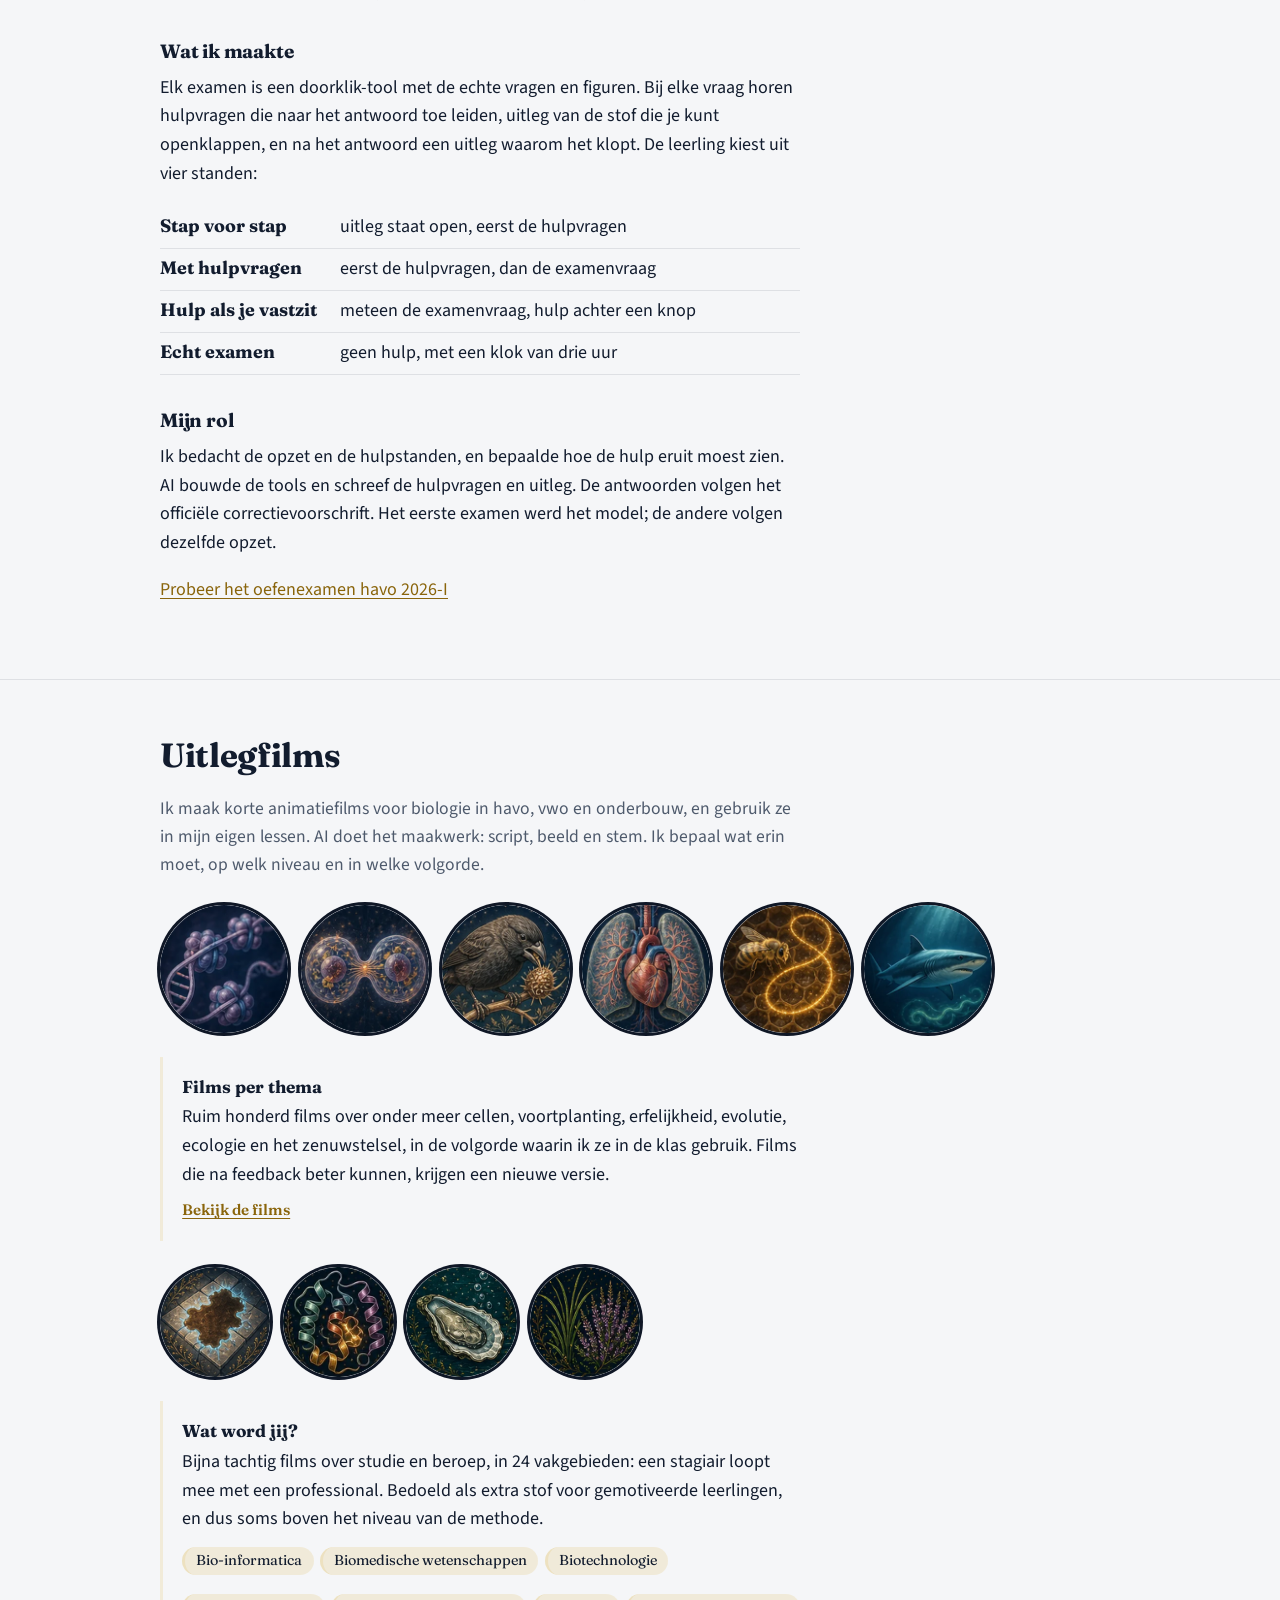
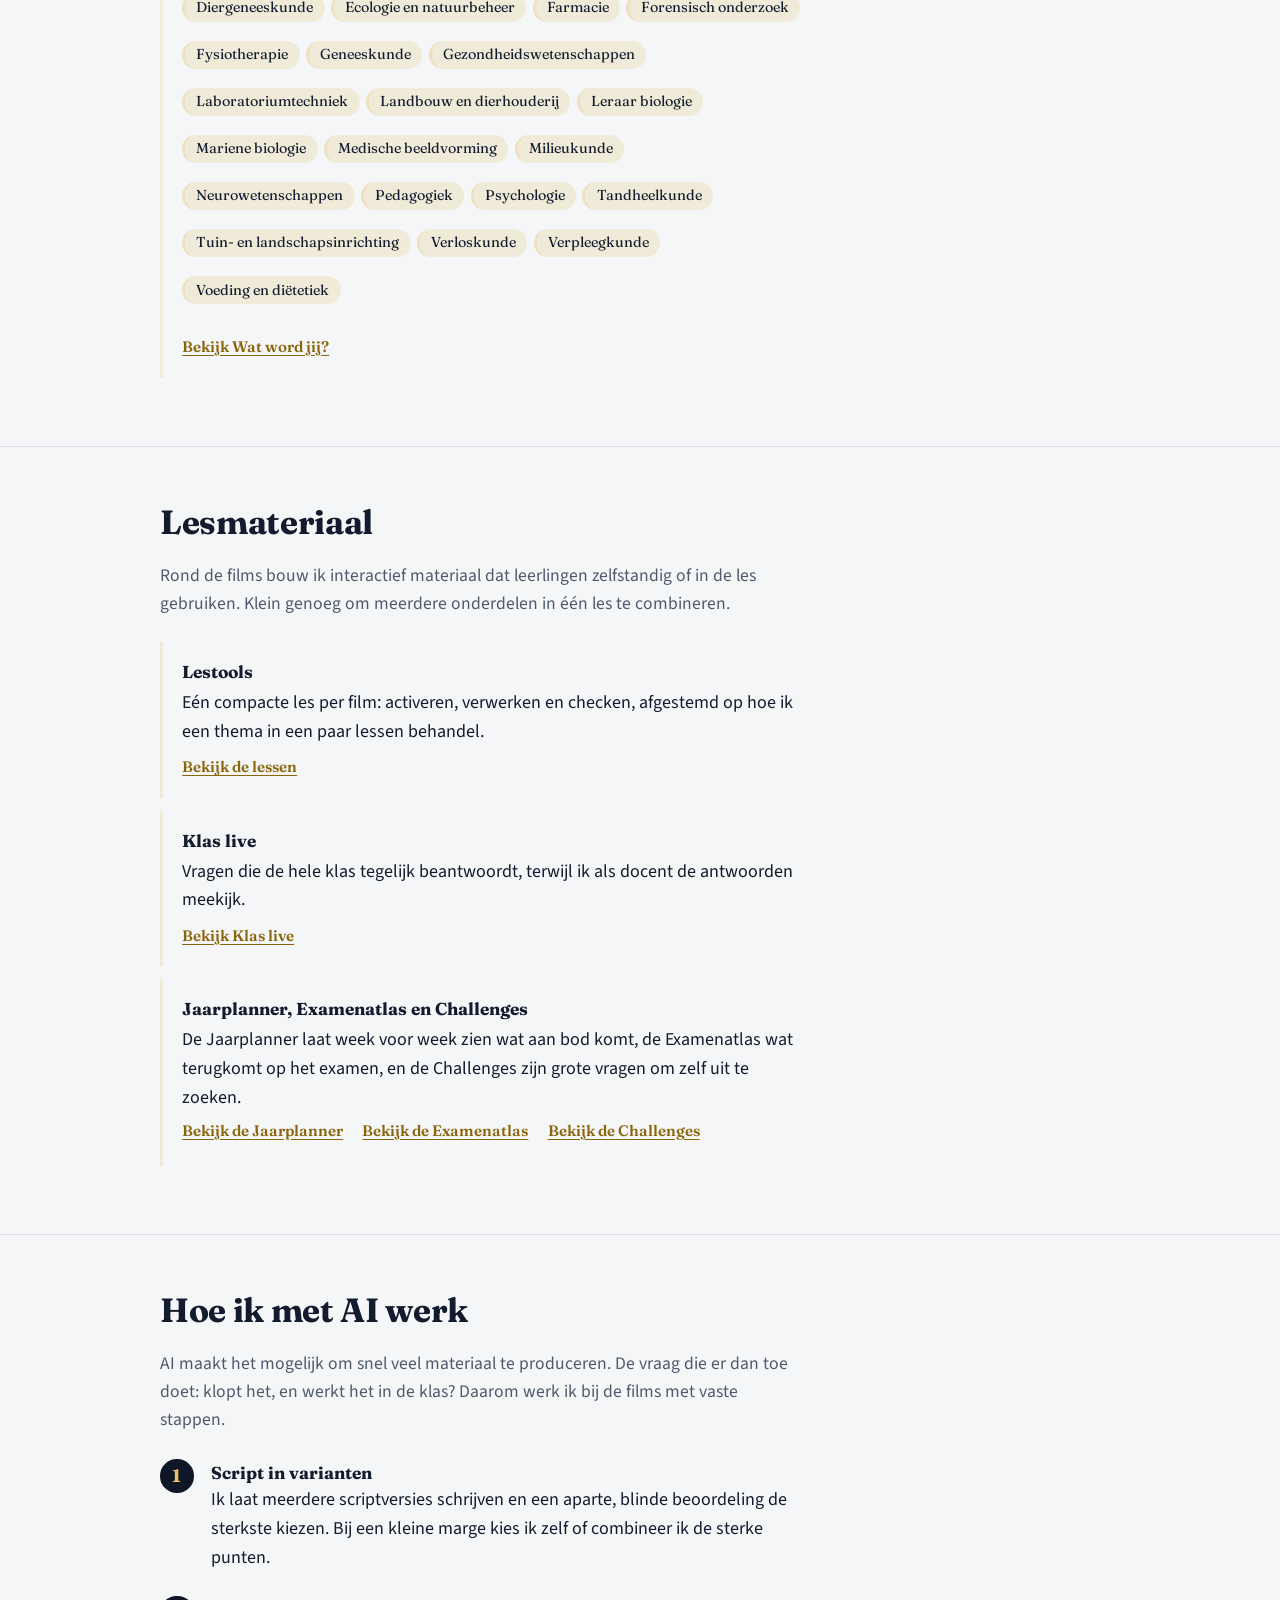
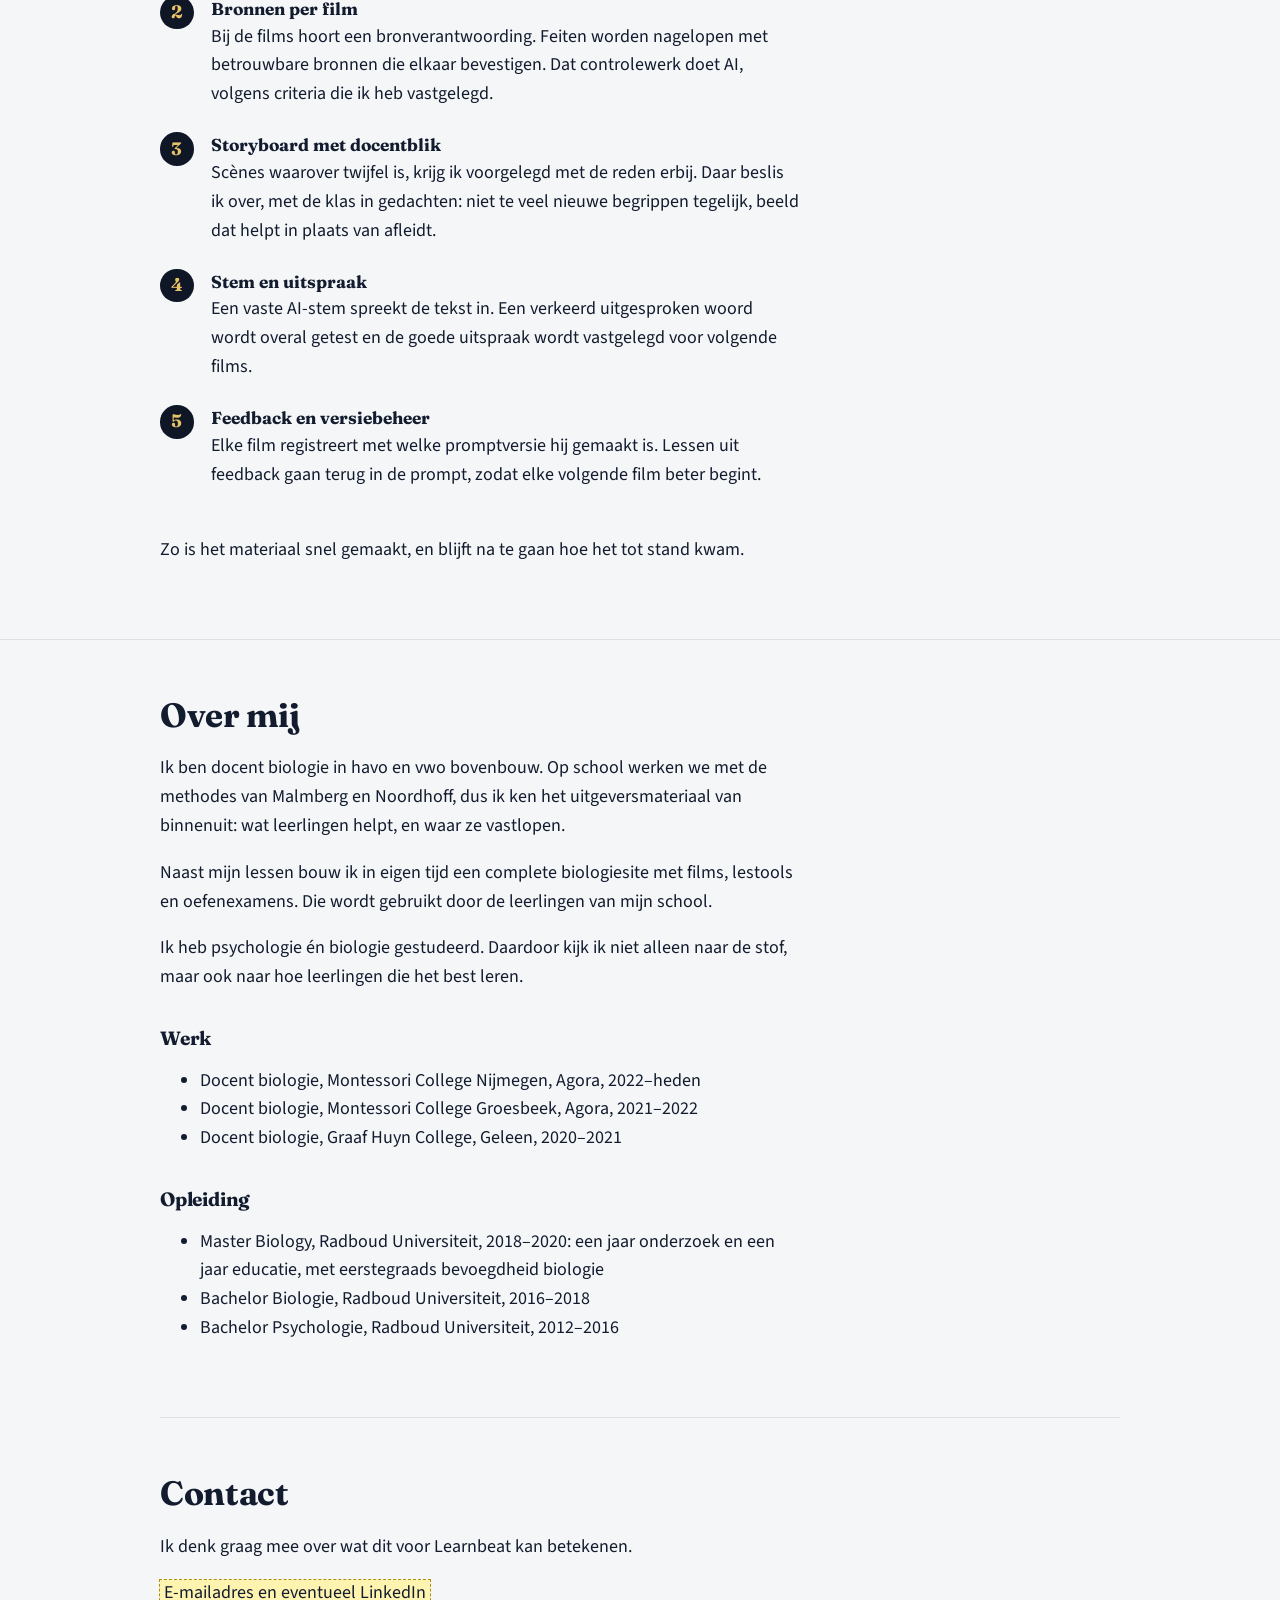
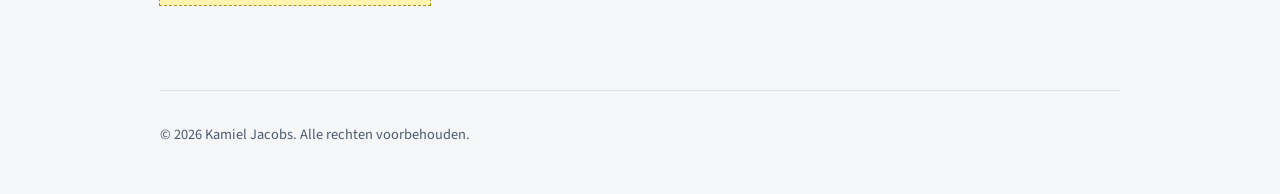
==== commit 9d213b4b: "Stijl A: zelfde familie als de biologiesite (Fraunces, Source Sans 3, nachtblauw en goud) Co-Authore" ====
--- a/p/a-k7f3q9/index.html
+++ b/p/a-k7f3q9/index.html
@@ -5,9 +5,12 @@
   <meta name="viewport" content="width=device-width, initial-scale=1">
   <meta name="robots" content="noindex, nofollow">
   <title>Kamiel Jacobs – voor Learnbeat</title>
+  <link rel="icon" href="../../img/icoon/favicon.svg" type="image/svg+xml">
+  <link rel="icon" href="../../img/icoon/favicon-32.png" sizes="32x32" type="image/png">
+  <link rel="apple-touch-icon" href="../../img/icoon/apple-touch-icon.png">
   <link rel="preconnect" href="https://fonts.googleapis.com">
   <link rel="preconnect" href="https://fonts.gstatic.com" crossorigin>
-  <link href="https://fonts.googleapis.com/css2?family=Bricolage+Grotesque:opsz,wght@12..96,500..800&family=Literata:opsz,wght@7..72,400;7..72,600&display=swap" rel="stylesheet">
+  <link href="https://fonts.googleapis.com/css2?family=Fraunces:opsz,wght@9..144,500;9..144,700&family=Source+Sans+3:ital,wght@0,400;0,600;0,700;1,400&display=swap" rel="stylesheet">
   <link rel="stylesheet" href="../../assets/style.css">
 </head>
 <body>
--- a/assets/style.css
+++ b/assets/style.css
@@ -1,17 +1,20 @@
 /* Portfolio Kamiel Jacobs
-   Palet naar de HE-kleuring uit de microscopie:
-   hematoxyline (diep paarsblauw) als inkt, eosine (roze) als accent. */
+   Huisstijl afgeleid van Biologie bij Kamiel: nachtblauw, goud, Fraunces en Source Sans 3. */
 
 :root {
-  --glas: #f6f5f9;        /* achtergrond: licht, koel, als een objectglaasje */
-  --hema: #2a2152;        /* tekst en koppen */
-  --hema-zacht: #5b5480;  /* secundaire tekst */
-  --eosine: #c93d68;      /* accent, links */
-  --eosine-licht: #f3dbe4;
-  --lijn: #ddd9e8;
-
-  --kop: "Bricolage Grotesque", system-ui, sans-serif;
-  --tekst: "Literata", Georgia, serif;
+  /* Zelfde familie als de biologiesite (lichte stand), iets zakelijker */
+  --glas: #F5F6F8;        /* achtergrond */
+  --hema: #121C2E;        /* tekst en koppen */
+  --hema-zacht: #4E5A6C;  /* secundaire tekst */
+  --nacht: #0F1726;       /* donkere banden, zoals de biologiesite */
+  --eosine: #8A650C;      /* links: goud, leesbaar op licht */
+  --goud: #D9AC3C;
+  --goud-licht: #E8C266;
+  --eosine-licht: rgba(217, 172, 60, 0.16);
+  --lijn: rgba(20, 32, 52, 0.10);
+
+  --kop: "Fraunces", Georgia, serif;
+  --tekst: "Source Sans 3", system-ui, -apple-system, "Segoe UI", sans-serif;
 
   --maat: 40rem;
 }
@@ -25,13 +28,13 @@
   background: var(--glas);
   color: var(--hema);
   font-family: var(--tekst);
-  font-size: 1.0625rem;
-  line-height: 1.7;
+  font-size: 1.125rem;
+  line-height: 1.6;
 }
 
 a { color: var(--eosine); text-underline-offset: 0.18em; }
 a:hover { color: var(--hema); }
-:focus-visible { outline: 3px solid var(--eosine); outline-offset: 3px; border-radius: 2px; }
+:focus-visible { outline: 3px solid var(--goud); outline-offset: 3px; border-radius: 2px; }
 
 h1, h2, h3 {
   font-family: var(--kop);
@@ -40,7 +43,7 @@
   letter-spacing: -0.01em;
   margin: 0 0 0.6em;
 }
-h1 { font-size: clamp(2.2rem, 6vw, 3.6rem); font-weight: 800; letter-spacing: -0.025em; }
+h1 { font-size: clamp(2.2rem, 6vw, 3.6rem); font-weight: 700; letter-spacing: -0.02em; }
 h2 { font-size: clamp(1.6rem, 3.4vw, 2.1rem); }
 h3 { font-size: 1.2rem; margin-top: 1.8em; }
 
@@ -90,20 +93,15 @@
 }
 
 .beeldveld {
-  width: min(70%, 22rem);
+  width: min(60%, 17rem);
   aspect-ratio: 1;
   margin: 0 auto;
   border-radius: 50%;
-  background: #fbf6f9;
-  box-shadow: 0 0 0 10px var(--hema), 0 0 0 11px var(--lijn);
+  background: var(--nacht);
+  box-shadow: 0 0 0 10px var(--nacht), 0 0 0 12px var(--goud);
   overflow: hidden;
 }
-.beeldveld svg { width: 100%; height: 100%; display: block; }
-@media (prefers-reduced-motion: no-preference) {
-  .beeldveld .cel { animation: drijf 14s ease-in-out infinite alternate; transform-origin: center; }
-  .beeldveld .cel:nth-child(2n) { animation-duration: 18s; animation-direction: alternate-reverse; }
-  @keyframes drijf { to { transform: translate(6px, -5px) rotate(4deg); } }
-}
+.beeldveld img { width: 100%; height: 100%; display: block; object-fit: cover; }
 
 /* Secties */
 section.blok {
@@ -120,7 +118,7 @@
   border-left: 3px solid var(--eosine-licht);
   margin-bottom: 0.8rem;
 }
-.items li:hover { border-left-color: var(--eosine); }
+.items li:hover { border-left-color: var(--goud); }
 .items strong { font-family: var(--kop); font-size: 1.08rem; display: block; }
 .items a { font-family: var(--kop); font-weight: 600; font-size: 0.95rem; }
 .items p { margin: 0.2rem 0 0.4rem; }
@@ -137,7 +135,7 @@
   position: absolute; left: 0; top: 0.05rem;
   width: 2.1rem; height: 2.1rem;
   border-radius: 50%;
-  background: var(--hema); color: var(--glas);
+  background: var(--nacht); color: var(--goud-licht);
   font-family: var(--kop); font-weight: 700;
   display: grid; place-items: center;
 }
@@ -160,14 +158,14 @@
 
 /* Persoonlijke intro op een landingspagina */
 .persoonlijk {
-  background: var(--hema);
-  color: var(--glas);
+  background: var(--nacht);
+  color: #F2F2EE;
   padding: 3rem 0;
 }
 .persoonlijk h1 { color: #fff; }
 .persoonlijk p { max-width: var(--maat); font-size: 1.12rem; }
-.persoonlijk a { color: #ffb3c9; }
-.persoonlijk .voor-wie { color: #ffb3c9; }
+.persoonlijk a { color: var(--goud-licht); }
+.persoonlijk .voor-wie { color: var(--goud-licht); }
 
 .contact { padding: 3.5rem 0 4rem; border-top: 1px solid var(--lijn); }
 
@@ -183,7 +181,7 @@
 .schermbeeld img {
   width: 100%; height: auto; display: block;
   border-radius: 10px;
-  box-shadow: 0 0 0 1px var(--lijn), 0 18px 40px -20px rgba(42, 33, 82, 0.45);
+  box-shadow: 0 0 0 1px var(--lijn), 0 18px 40px -20px rgba(15, 23, 38, 0.5);
 }
 .schermbeeld figcaption { font-size: 0.92rem; color: var(--hema-zacht); margin-top: 0.6rem; }
 
@@ -205,5 +203,5 @@
 .filmstrip img {
   width: 100%; height: auto; display: block;
   border-radius: 50%;
-  box-shadow: 0 0 0 3px var(--hema);
-}
+  box-shadow: 0 0 0 3px var(--nacht);
+}
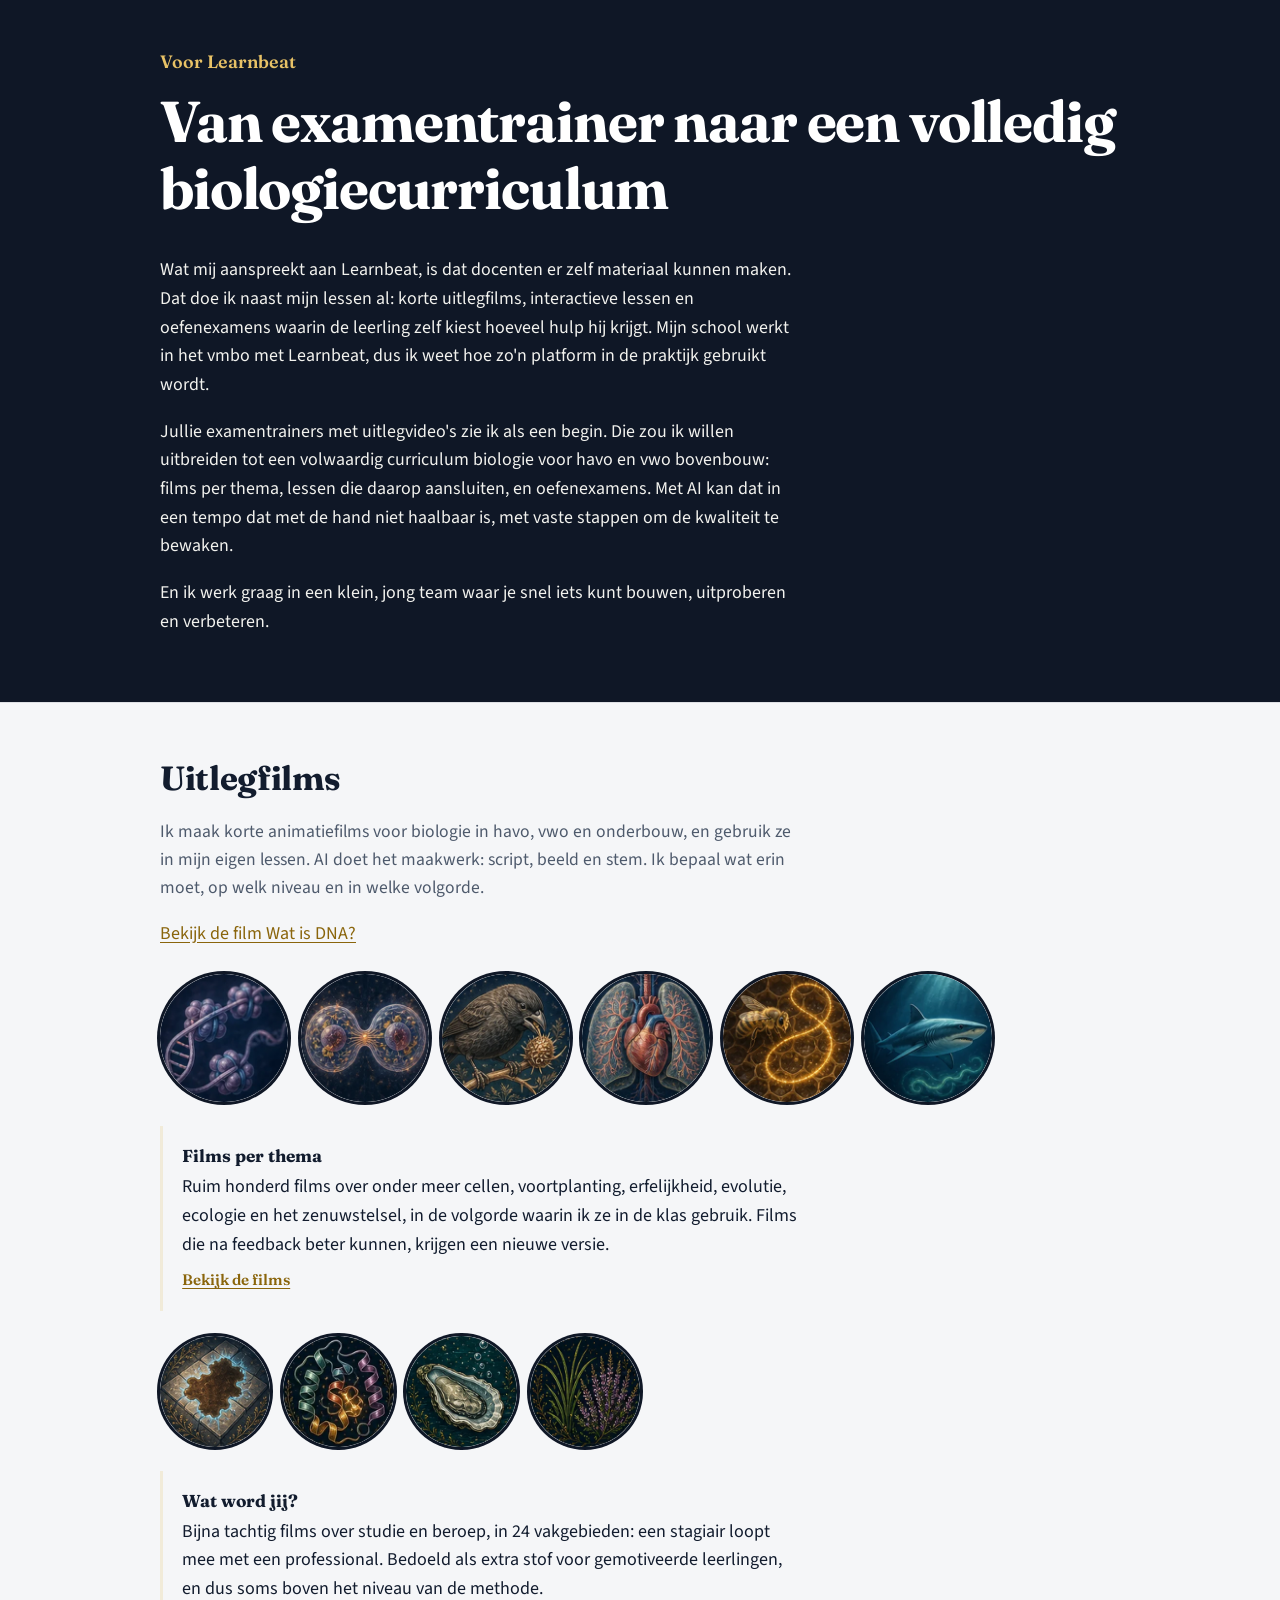
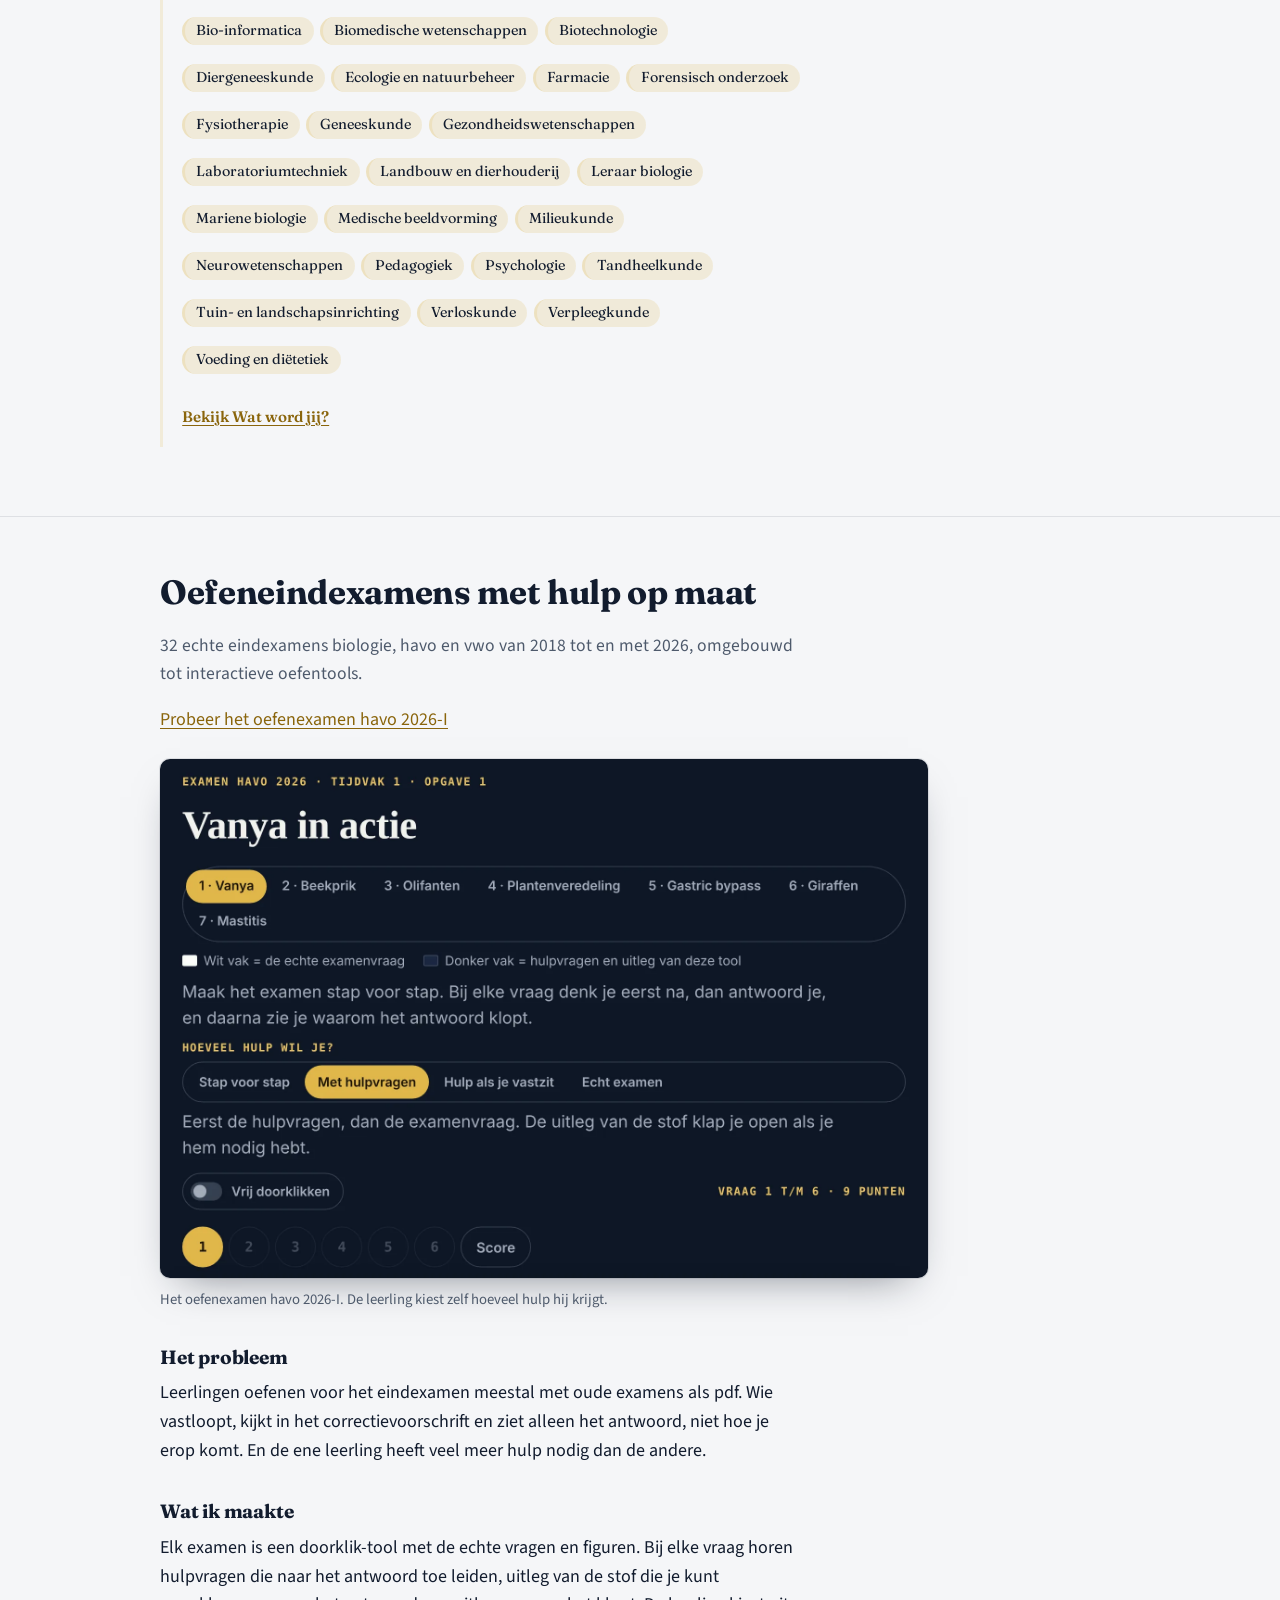
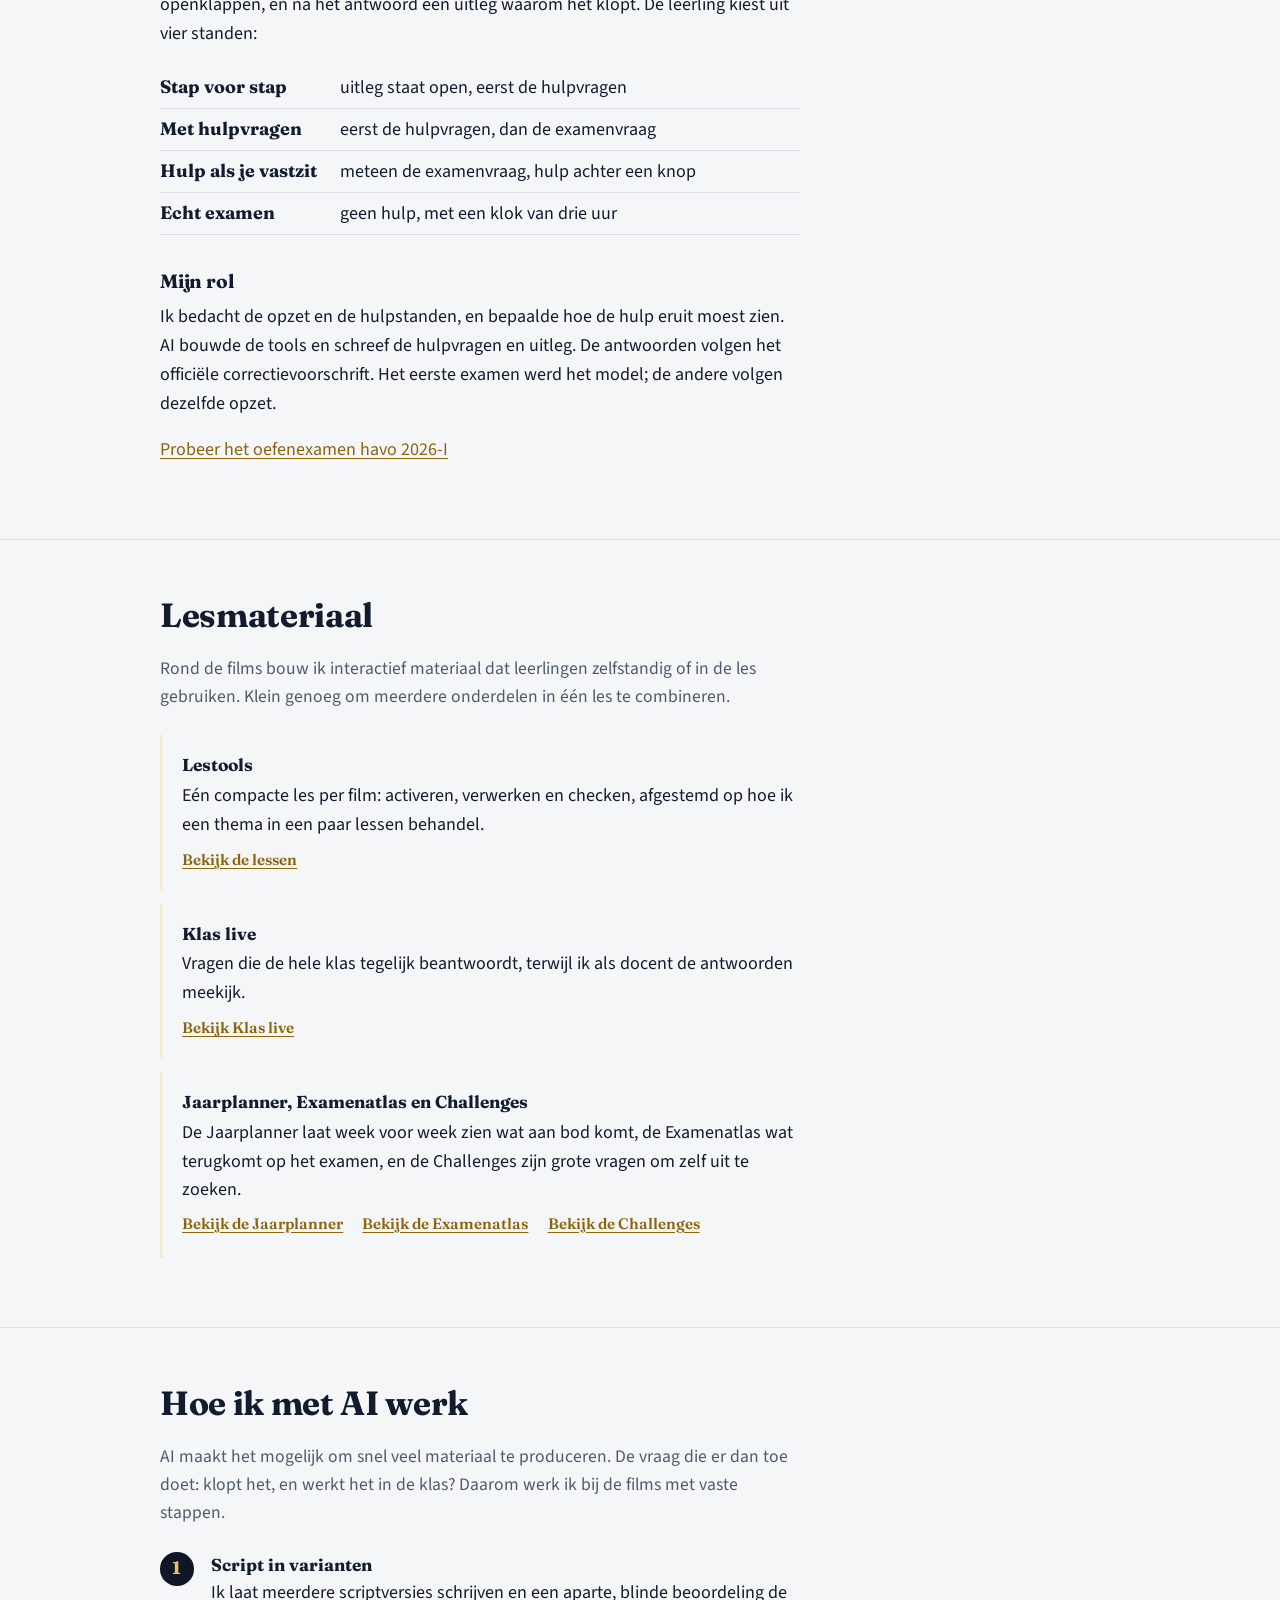
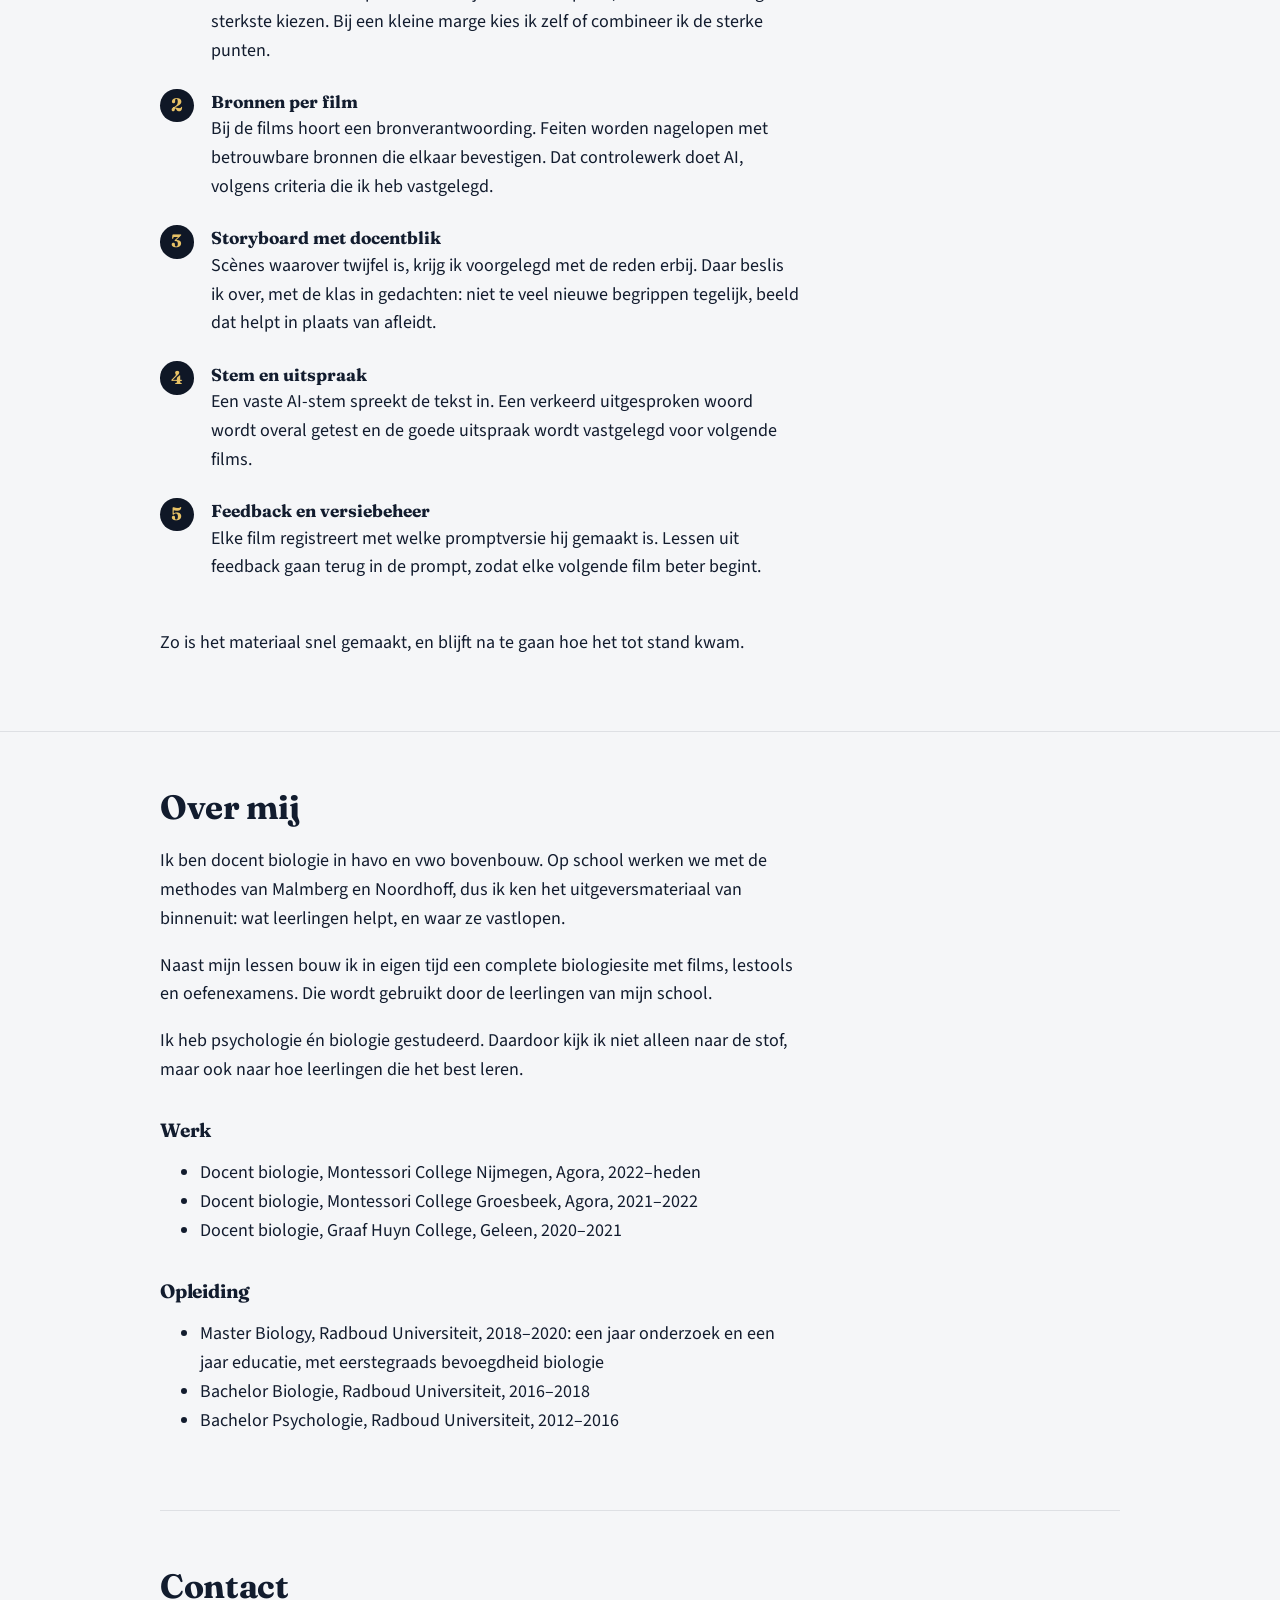
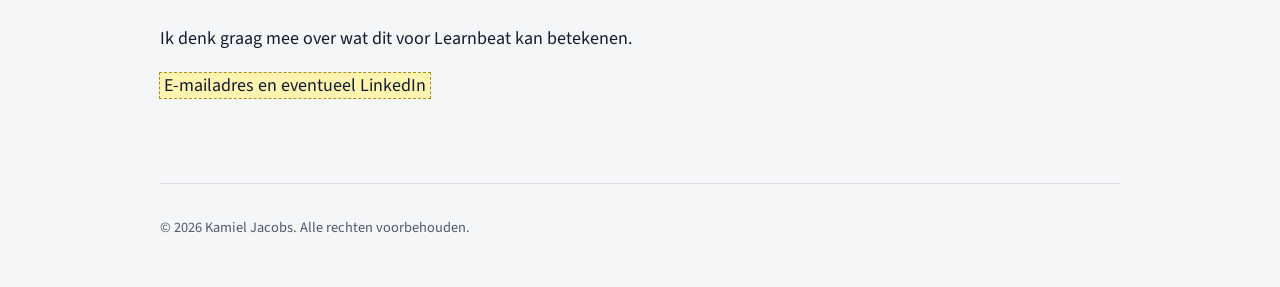
==== commit 48dc45ef: "Uitlegfilms bovenaan, oefenexamens als tweede; directe link naar een film Co-Authored-By: Claude Opu" ====
--- a/p/a-k7f3q9/index.html
+++ b/p/a-k7f3q9/index.html
@@ -24,8 +24,8 @@
     </div>
   </div>
 
+  <div data-blok="videos"></div>
   <div data-blok="case-oefenexamens"></div>
-  <div data-blok="videos"></div>
   <div data-blok="lesmateriaal"></div>
   <div data-blok="ai-werkwijze"></div>
   <div data-blok="over-mij"></div>
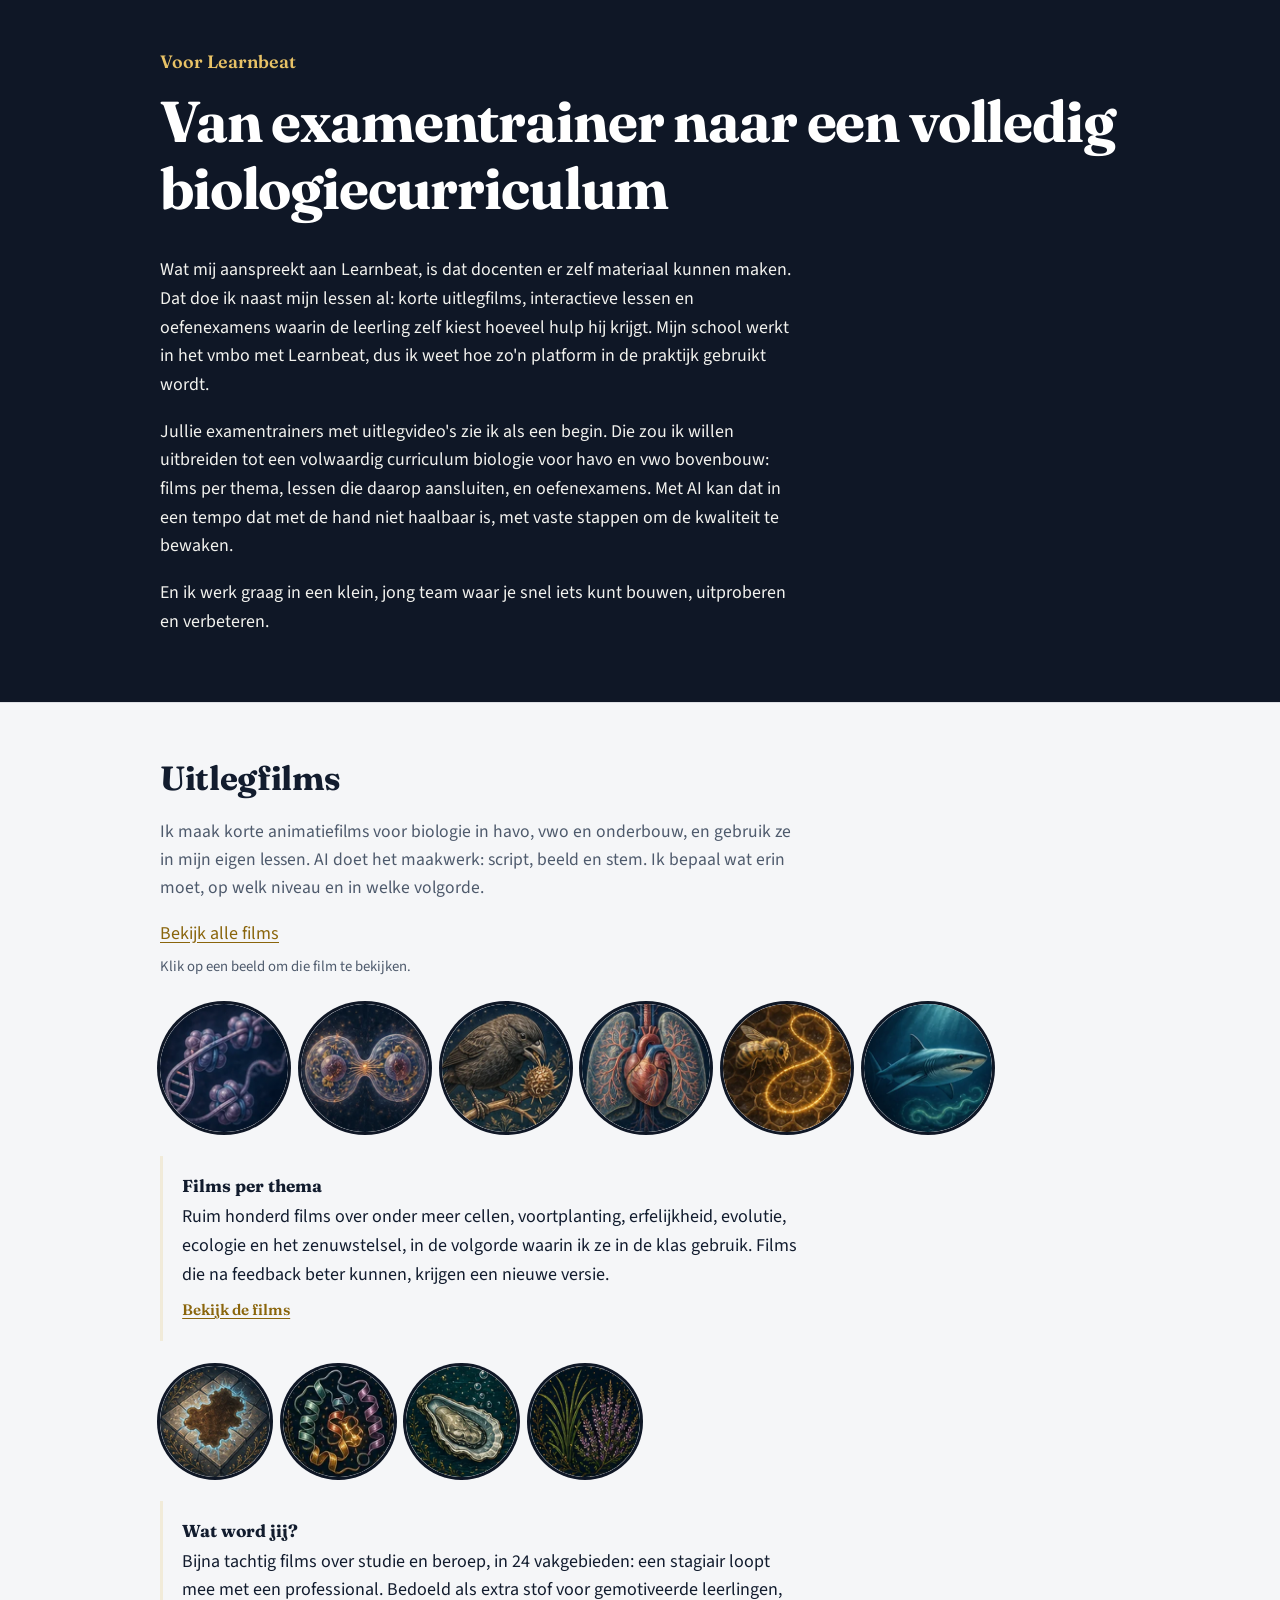
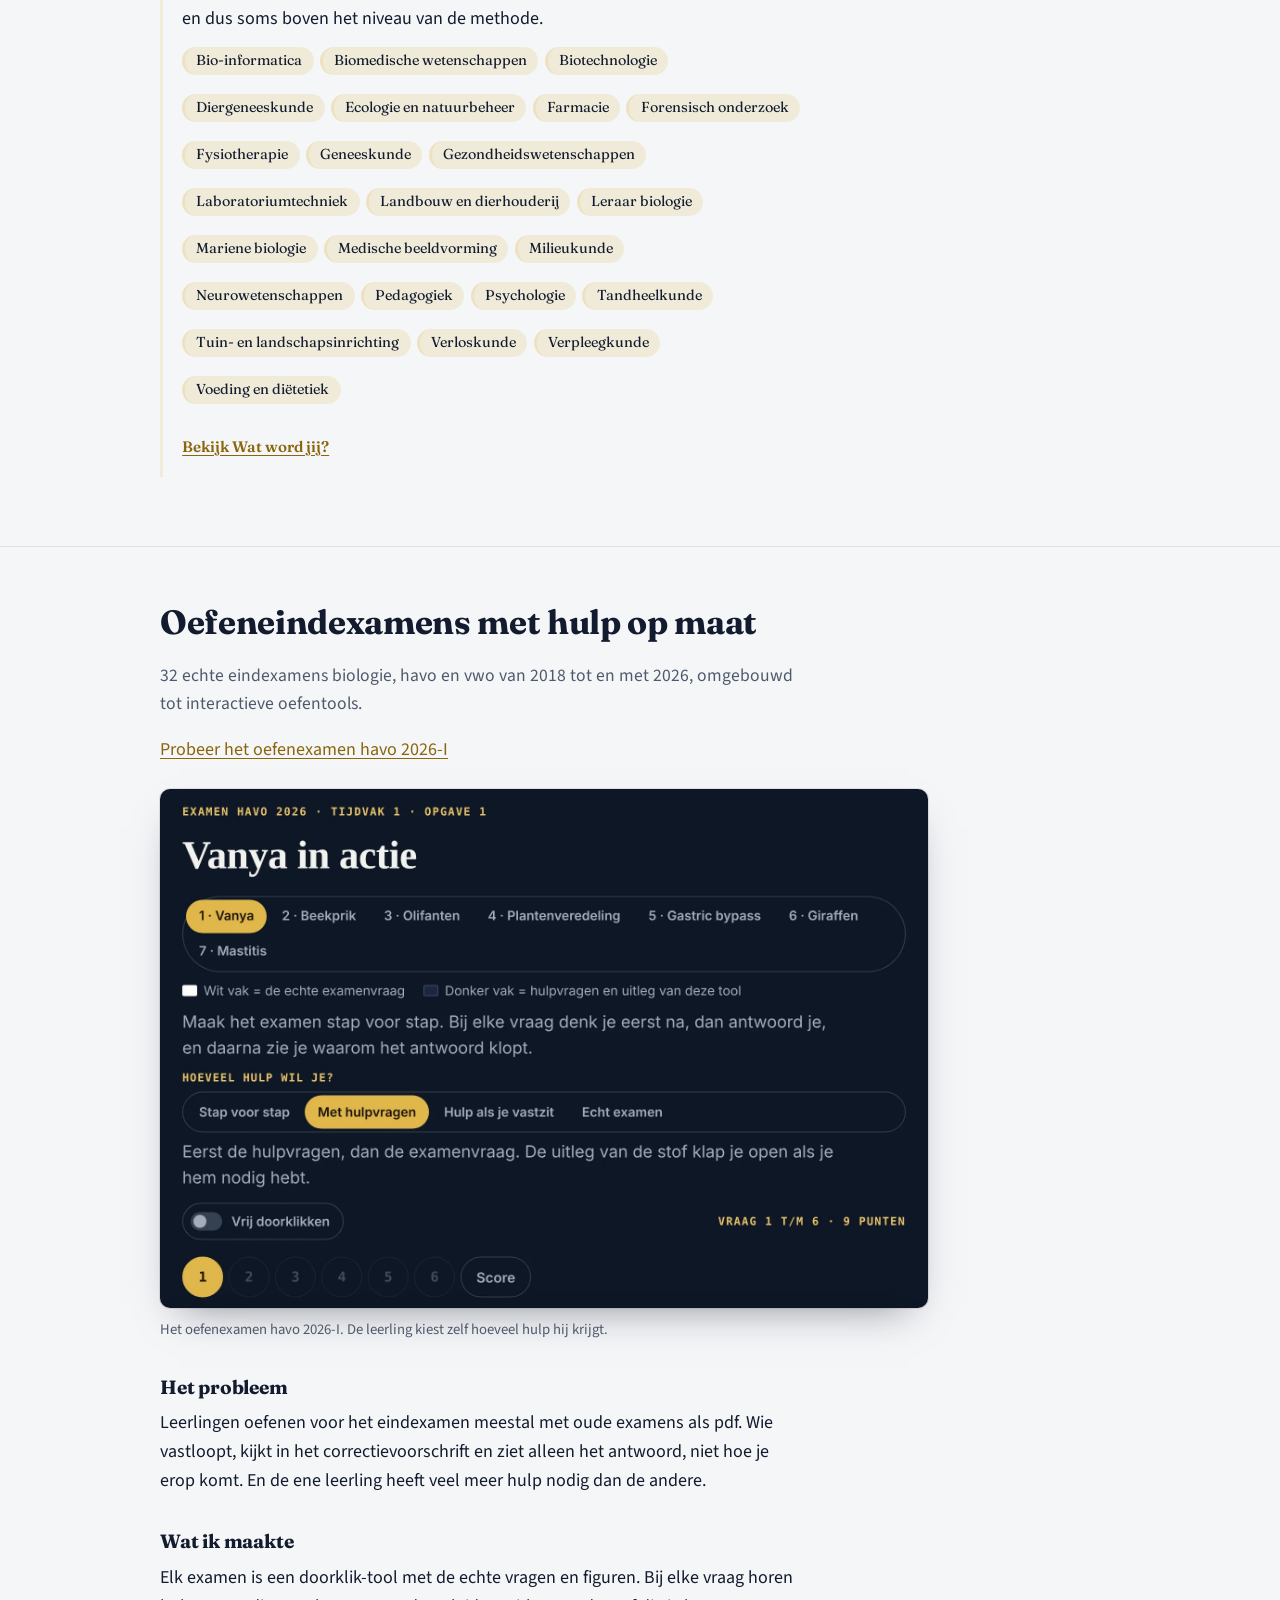
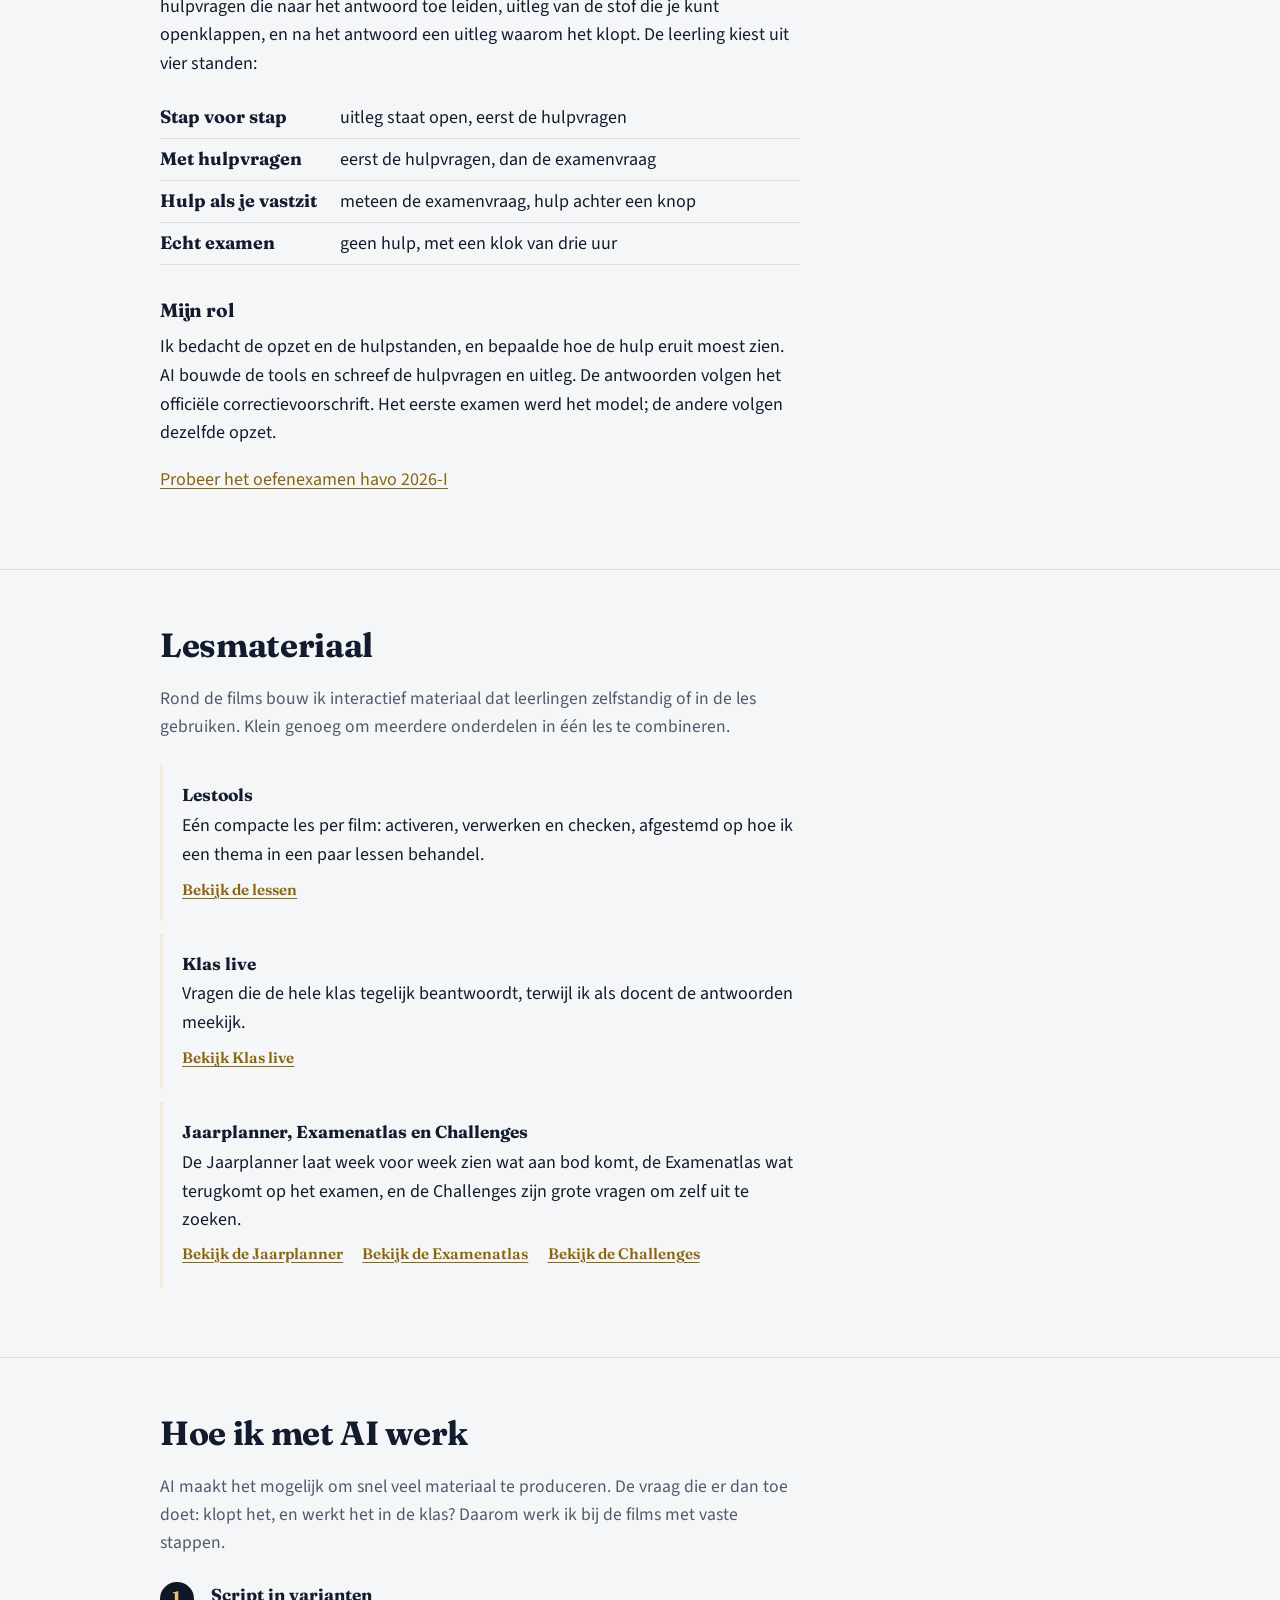
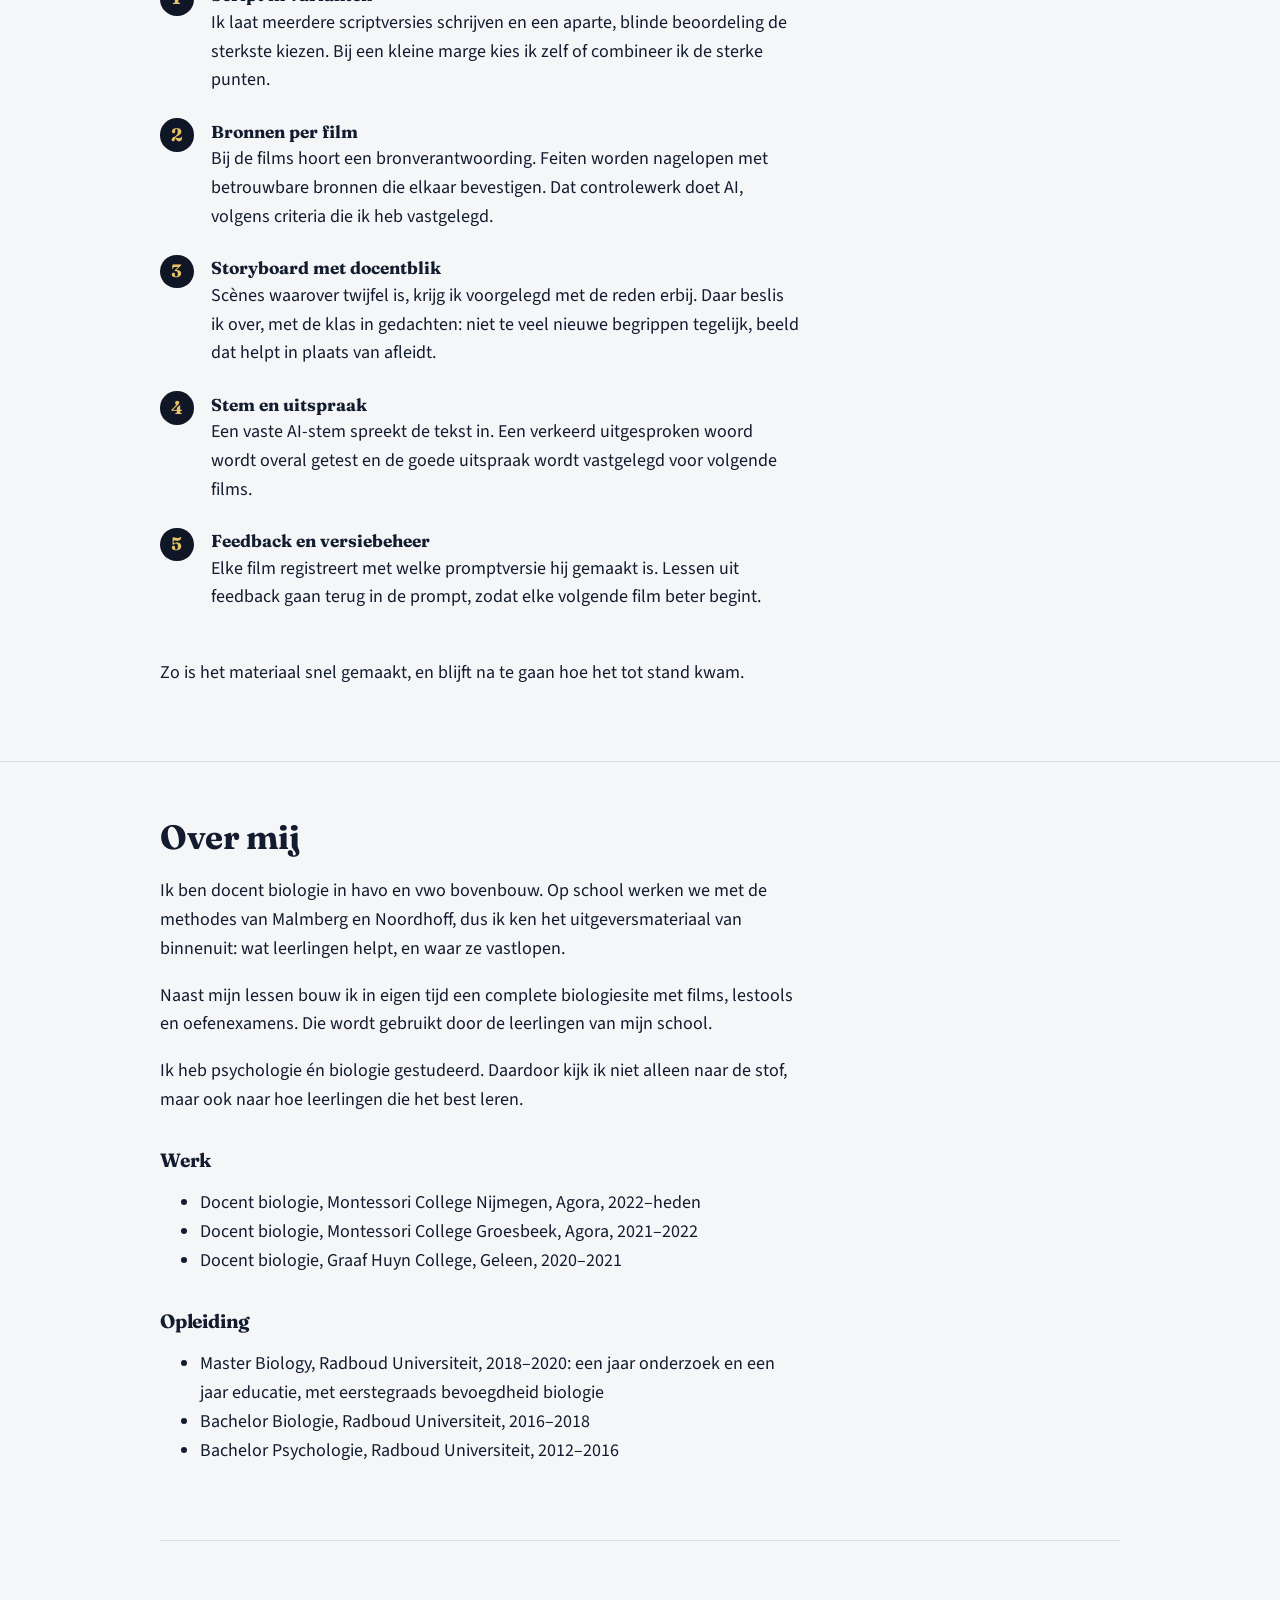
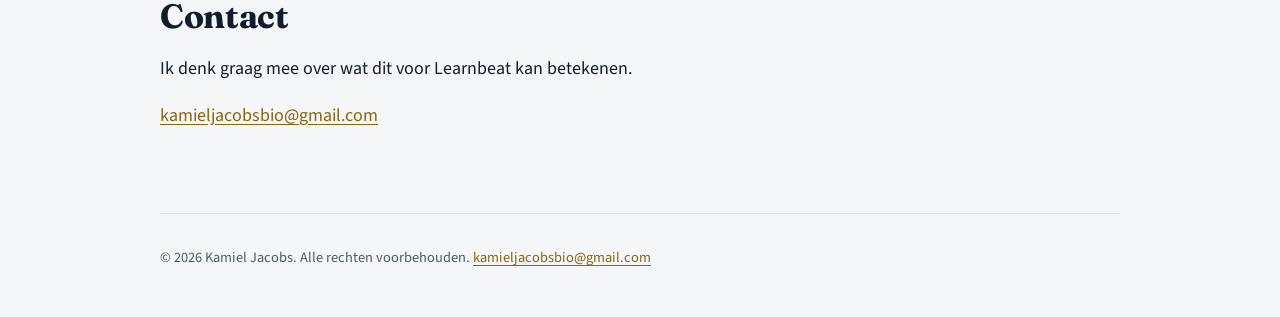
==== commit acc1e710: "E-mailadres toegevoegd Co-Authored-By: Claude Opus 5.5 <noreply@anthropic.com> Claude-Session: https" ====
--- a/p/a-k7f3q9/index.html
+++ b/p/a-k7f3q9/index.html
@@ -35,10 +35,10 @@
       <div class="inhoud">
         <h2>Contact</h2>
         <p>Ik denk graag mee over wat dit voor Learnbeat kan betekenen.</p>
-        <p><span class="aanvullen">E-mailadres en eventueel LinkedIn</span></p>
+        <p><a href="mailto:kamieljacobsbio@gmail.com">kamieljacobsbio@gmail.com</a></p>
       </div>
     </section>
-    <footer>© 2026 Kamiel Jacobs. Alle rechten voorbehouden.</footer>
+    <footer>© 2026 Kamiel Jacobs. Alle rechten voorbehouden. <a href="mailto:kamieljacobsbio@gmail.com">kamieljacobsbio@gmail.com</a></footer>
   </div>
 
   <script src="../../assets/blokken.js" data-basis="../../"></script>
--- a/assets/style.css
+++ b/assets/style.css
@@ -205,3 +205,7 @@
   border-radius: 50%;
   box-shadow: 0 0 0 3px var(--nacht);
 }
+
+.klein { font-size: 0.92rem; color: var(--hema-zacht); margin: 0.4rem 0 0; }
+.filmstrip a { display: block; border-radius: 50%; }
+.filmstrip a:hover img { box-shadow: 0 0 0 3px var(--goud); }
